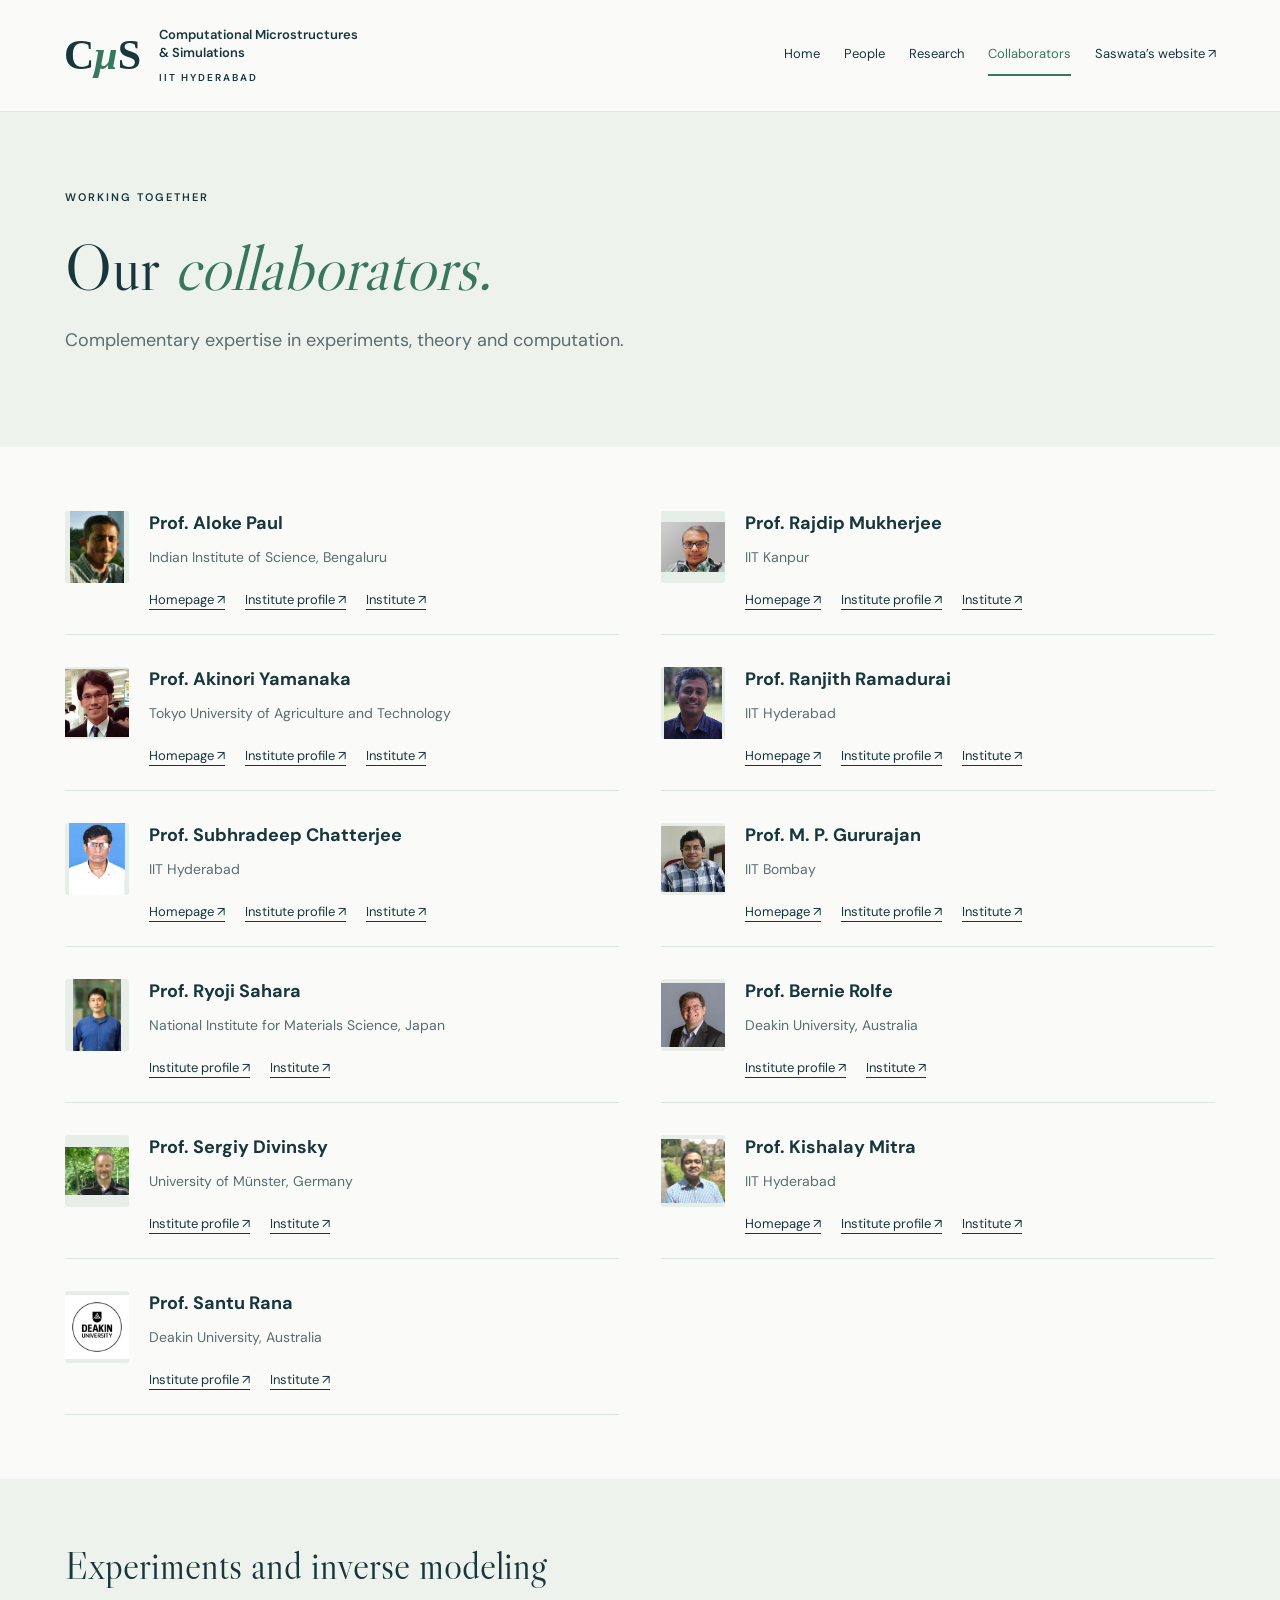
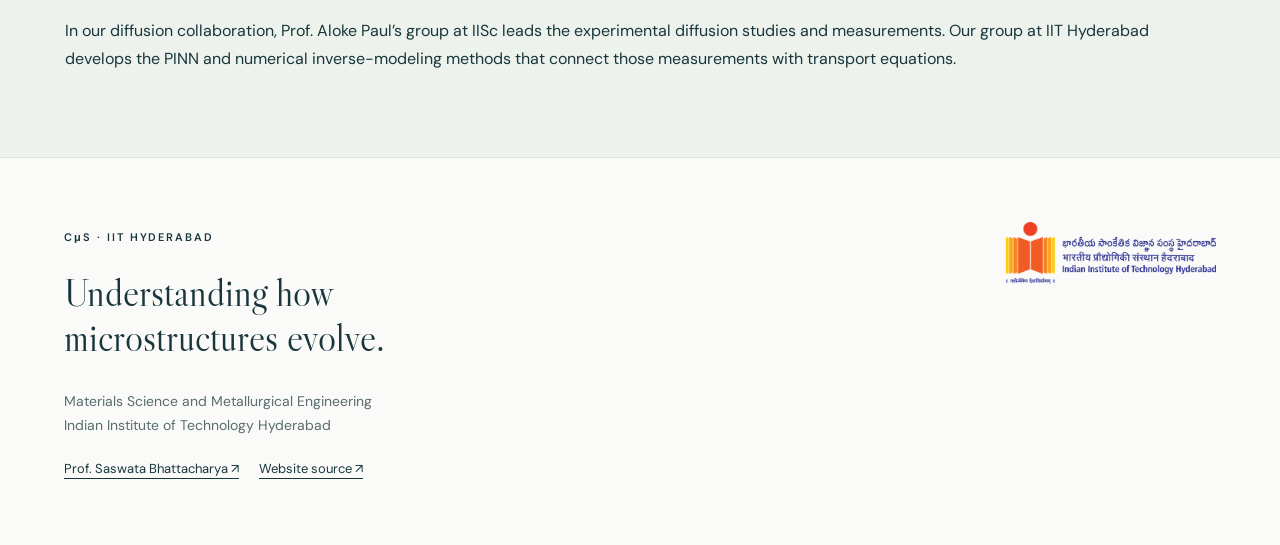
==== collaborators.html @ 221d3b62 "Create independent CμS group website" ====
<!doctype html><html lang="en"><head><meta charset="utf-8"><meta name="viewport" content="width=device-width, initial-scale=1"><title>Collaborators · CμS · IIT Hyderabad</title><meta name="description" content="Computational Microstructures and Simulations at IIT Hyderabad: phase-field modeling, elasticity, diffusion and physics-informed learning."><link rel="canonical" href="https://cmslab-iith.github.io/collaborators.html"><link rel="stylesheet" href="assets/site.css"><link rel="icon" href="assets/mark.svg"><link rel="preconnect" href="https://fonts.googleapis.com"><link href="https://fonts.googleapis.com/css2?family=DM+Sans:wght@400;500;600;700&family=Libre+Caslon+Display&display=swap" rel="stylesheet"></head><body><a class="skip" href="#main">Skip to content</a><header><a class="identity" href="index.html"><span class="mark" aria-label="C mu S">C<span>μ</span>S</span><span>Computational Microstructures<br>&amp; Simulations<small>IIT HYDERABAD</small></span></a><nav aria-label="Main navigation"><a href="index.html">Home</a><a href="people.html">People</a><a href="research.html">Research</a><a href="collaborators.html" aria-current="page">Collaborators</a><a href="https://saswataiith.github.io/">Saswata’s website ↗</a></nav></header><main id="main"><section class="heading"><span class="eyebrow">WORKING TOGETHER</span><h1>Our <em>collaborators.</em></h1><p>Complementary expertise in experiments, theory and computation.</p></section><section><div class="people collaborators"><article class="person"><img src="assets/images/group/prof-aloke-paul.jpg" alt="Prof. Aloke Paul" width="64" height="72" loading="lazy"><div><h3>Prof. Aloke Paul</h3><p class="affiliation">Indian Institute of Science, Bengaluru</p><div class="profile-links"><a href="https://sites.google.com/view/alokepaul/">Homepage ↗</a><a href="https://materials.iisc.ac.in/faculty-list">Institute profile ↗</a><a href="https://iisc.ac.in/">Institute ↗</a></div></div></article><article class="person"><img src="assets/images/group/prof-rajdip-mukherjee.jpg" alt="Prof. Rajdip Mukherjee" width="64" height="72" loading="lazy"><div><h3>Prof. Rajdip Mukherjee</h3><p class="affiliation">IIT Kanpur</p><div class="profile-links"><a href="https://home.iitk.ac.in/~rajdipm/">Homepage ↗</a><a href="https://iitk.ac.in/rajdip-mukherjee">Institute profile ↗</a><a href="https://iitk.ac.in/">Institute ↗</a></div></div></article><article class="person"><img src="assets/images/group/prof-akinori-yamanaka.png" alt="Prof. Akinori Yamanaka" width="64" height="72" loading="lazy"><div><h3>Prof. Akinori Yamanaka</h3><p class="affiliation">Tokyo University of Agriculture and Technology</p><div class="profile-links"><a href="https://web.tuat.ac.jp/~yamanaka/">Homepage ↗</a><a href="https://en.tuat-global.jp/researcher/e-4581-2012/">Institute profile ↗</a><a href="https://www.tuat.ac.jp/en/">Institute ↗</a></div></div></article><article class="person"><img src="assets/images/group/prof-ranjith-ramadurai.jpg" alt="Prof. Ranjith Ramadurai" width="64" height="72" loading="lazy"><div><h3>Prof. Ranjith Ramadurai</h3><p class="affiliation">IIT Hyderabad</p><div class="profile-links"><a href="https://people.iith.ac.in/ranjith/">Homepage ↗</a><a href="https://msme.iith.ac.in/people/faculty/9">Institute profile ↗</a><a href="https://iith.ac.in/">Institute ↗</a></div></div></article><article class="person"><img src="assets/images/group/prof-subhradeep-chatterjee.jpg" alt="Prof. Subhradeep Chatterjee" width="64" height="72" loading="lazy"><div><h3>Prof. Subhradeep Chatterjee</h3><p class="affiliation">IIT Hyderabad</p><div class="profile-links"><a href="https://people.iith.ac.in/subhradeep/">Homepage ↗</a><a href="https://iith.ac.in/msme/subhradeep/">Institute profile ↗</a><a href="https://iith.ac.in/">Institute ↗</a></div></div></article><article class="person"><img src="assets/images/group/prof-m-p-gururajan.jpg" alt="Prof. M. P. Gururajan" width="64" height="72" loading="lazy"><div><h3>Prof. M. P. Gururajan</h3><p class="affiliation">IIT Bombay</p><div class="profile-links"><a href="https://sites.google.com/site/gurusofficialhomepage/">Homepage ↗</a><a href="https://www.coeoge.iitb.ac.in/faculty/prof-m-p-gururajan">Institute profile ↗</a><a href="https://www.iitb.ac.in/">Institute ↗</a></div></div></article><article class="person"><img src="assets/images/group/prof-ryoji-sahara.jpg" alt="Prof. Ryoji Sahara" width="64" height="72" loading="lazy"><div><h3>Prof. Ryoji Sahara</h3><p class="affiliation">National Institute for Materials Science, Japan</p><div class="profile-links"><a href="https://samurai.nims.go.jp/profiles/sahara_ryoji?locale=en">Institute profile ↗</a><a href="https://www.nims.go.jp/eng/">Institute ↗</a></div></div></article><article class="person"><img src="assets/images/group/prof-bernie-rolfe.jpg" alt="Prof. Bernie Rolfe" width="64" height="72" loading="lazy"><div><h3>Prof. Bernie Rolfe</h3><p class="affiliation">Deakin University, Australia</p><div class="profile-links"><a href="https://experts.deakin.edu.au/700-bernard-rolfe">Institute profile ↗</a><a href="https://www.deakin.edu.au/">Institute ↗</a></div></div></article><article class="person"><img src="assets/images/group/prof-sergiy-divinsky.jpg" alt="Prof. Sergiy Divinsky" width="64" height="72" loading="lazy"><div><h3>Prof. Sergiy Divinsky</h3><p class="affiliation">University of Münster, Germany</p><div class="profile-links"><a href="https://www.uni-muenster.de/Physik.MP/Wilde/Mitarbeiter/ProfDivinskyi.shtml">Institute profile ↗</a><a href="https://www.uni-muenster.de/en/">Institute ↗</a></div></div></article><article class="person"><img src="assets/images/group/prof-kishalay-mitra.jpg" alt="Prof. Kishalay Mitra" width="64" height="72" loading="lazy"><div><h3>Prof. Kishalay Mitra</h3><p class="affiliation">IIT Hyderabad</p><div class="profile-links"><a href="https://sites.google.com/view/kishalaymitra/home">Homepage ↗</a><a href="https://www.iith.ac.in/che/kishalay/">Institute profile ↗</a><a href="https://iith.ac.in/">Institute ↗</a></div></div></article><article class="person"><img src="assets/images/group/prof-santu-rana.jpg" alt="Prof. Santu Rana" width="64" height="72" loading="lazy"><div><h3>Prof. Santu Rana</h3><p class="affiliation">Deakin University, Australia</p><div class="profile-links"><a href="https://experts.deakin.edu.au/2644-santu-rana">Institute profile ↗</a><a href="https://www.deakin.edu.au/">Institute ↗</a></div></div></article></div></section><section class="tinted"><h2>Experiments and inverse modeling</h2><p>In our diffusion collaboration, Prof. Aloke Paul’s group at IISc leads the experimental diffusion studies and measurements. Our group at IIT Hyderabad develops the PINN and numerical inverse-modeling methods that connect those measurements with transport equations.</p></section></main><footer><div><span class="eyebrow">CμS · IIT HYDERABAD</span><h2>Understanding how<br>microstructures evolve.</h2><p>Materials Science and Metallurgical Engineering<br>Indian Institute of Technology Hyderabad</p><div class="profile-links"><a href="https://saswataiith.github.io/">Prof. Saswata Bhattacharya ↗</a><a href="https://github.com/CMSLAB-IITH/cmslab-iith.github.io">Website source ↗</a></div></div><a href="https://iith.ac.in/"><img class="institute-logo" src="assets/images/iith-logo.png" alt="IIT Hyderabad" width="240"></a></footer></body></html>
---- assets/site.css ----
:root{--ink:#18363c;--muted:#596c70;--green:#38765e;--line:#dce5df;--paper:#fafbf8}*{box-sizing:border-box}html{scroll-behavior:smooth}body{margin:0;background:var(--paper);color:var(--ink);font:16px/1.75 'DM Sans',sans-serif}a{color:inherit;text-underline-offset:5px}a:hover{color:var(--green)}header{display:flex;justify-content:space-between;align-items:center;gap:30px;padding:26px 5%;border-bottom:1px solid var(--line)}.identity{display:flex;align-items:center;gap:18px;text-decoration:none;font-size:13px;line-height:1.4;font-weight:600}.identity small{display:block;font-size:10px;letter-spacing:.2em;margin-top:8px}.mark{font-family:Georgia,serif;font-size:42px;white-space:nowrap}.mark span{color:var(--green);font-style:italic}nav{display:flex;gap:24px;flex-wrap:wrap;font-size:13px}nav a{text-decoration:none;padding:8px 0}nav [aria-current]{border-bottom:2px solid var(--green);color:var(--green)}section{padding:64px max(5%,calc((100% - 1150px)/2))}.heading,.tinted{background:#edf3ec}.heading{padding-top:70px;padding-bottom:70px}.eyebrow{font-size:11px;font-weight:600;letter-spacing:.18em}.heading h1{font-family:'Libre Caslon Display',Georgia,serif;font-size:clamp(42px,5vw,72px);line-height:1.12;font-weight:400;margin:22px 0}.heading p{max-width:740px;font-size:18px;color:var(--muted)}h1 em{font-weight:400;color:var(--green)}h2{font:400 38px/1.2 'Libre Caslon Display',Georgia,serif;margin:0 0 28px}h3{font-size:18px;line-height:1.4;margin:0 0 8px}p{margin:10px 0 20px}.people{display:grid;grid-template-columns:repeat(2,minmax(0,1fr));gap:32px 42px}.person{display:grid;grid-template-columns:64px minmax(0,1fr);gap:20px;padding:0 0 28px;border-bottom:1px solid var(--line)}.person img,.initials{display:block;width:64px;height:72px;object-fit:contain;background:#e6eee7;border-radius:3px}.initials{display:grid;place-items:center;font:24px Georgia,serif;color:var(--green)}.person p{font-size:14px;line-height:1.65}.person .affiliation{color:var(--muted)}.works{list-style:none;padding:0;font-size:13px}.works li{margin:15px 0}.works small{display:block;text-transform:uppercase;font-size:10px;letter-spacing:.05em;color:var(--muted)}.profile-links{display:flex;gap:10px 20px;flex-wrap:wrap;font-size:13px}.collaborators .person{padding-bottom:22px}.topics{display:grid;grid-template-columns:repeat(3,minmax(0,1fr));gap:40px}.topics article{border-top:1px solid var(--line);padding-top:22px}.topics p{font-size:15px}.topics a{font-size:14px}.number{color:var(--green);font-size:12px;display:block;margin-bottom:20px}footer{padding:64px 5%;display:flex;justify-content:space-between;gap:32px;border-top:1px solid var(--line)}footer p{font-size:14px;color:var(--muted)}footer h2{margin-top:20px}.institute-logo{width:210px;height:auto}.skip{position:absolute;top:-100px;background:white;padding:10px}.skip:focus{top:0}a:focus-visible{outline:2px solid var(--green);outline-offset:5px}@media(max-width:900px){header{align-items:flex-start;flex-direction:column;gap:15px}.topics{grid-template-columns:1fr}.people{grid-template-columns:1fr}nav{gap:18px}}@media(max-width:500px){section{padding:42px 22px}.heading{padding:48px 22px}.heading p{font-size:16px}.person{gap:14px;grid-template-columns:56px minmax(0,1fr)}.person img,.initials{width:56px;height:64px}.person h3{font-size:17px}footer{flex-direction:column;padding:42px 22px}h2{font-size:32px}nav{gap:12px;font-size:12px}.identity{font-size:12px}}
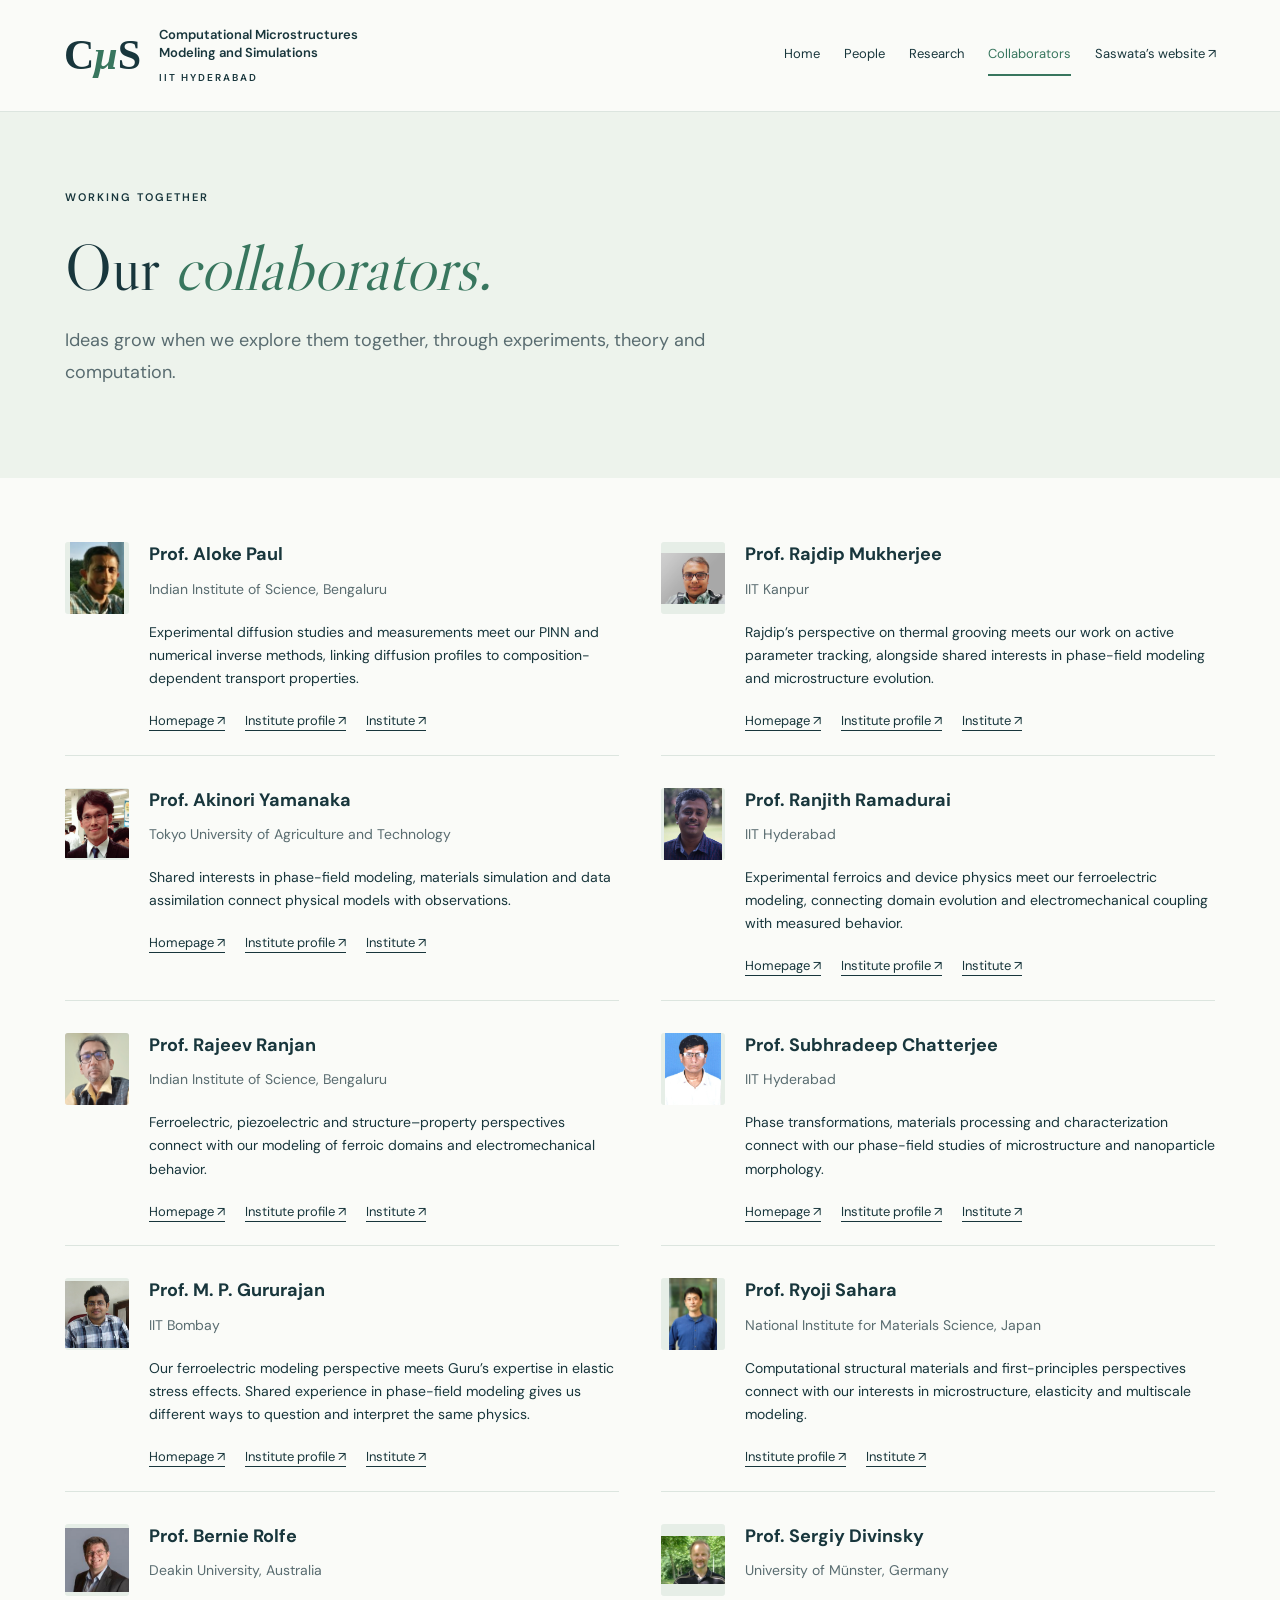
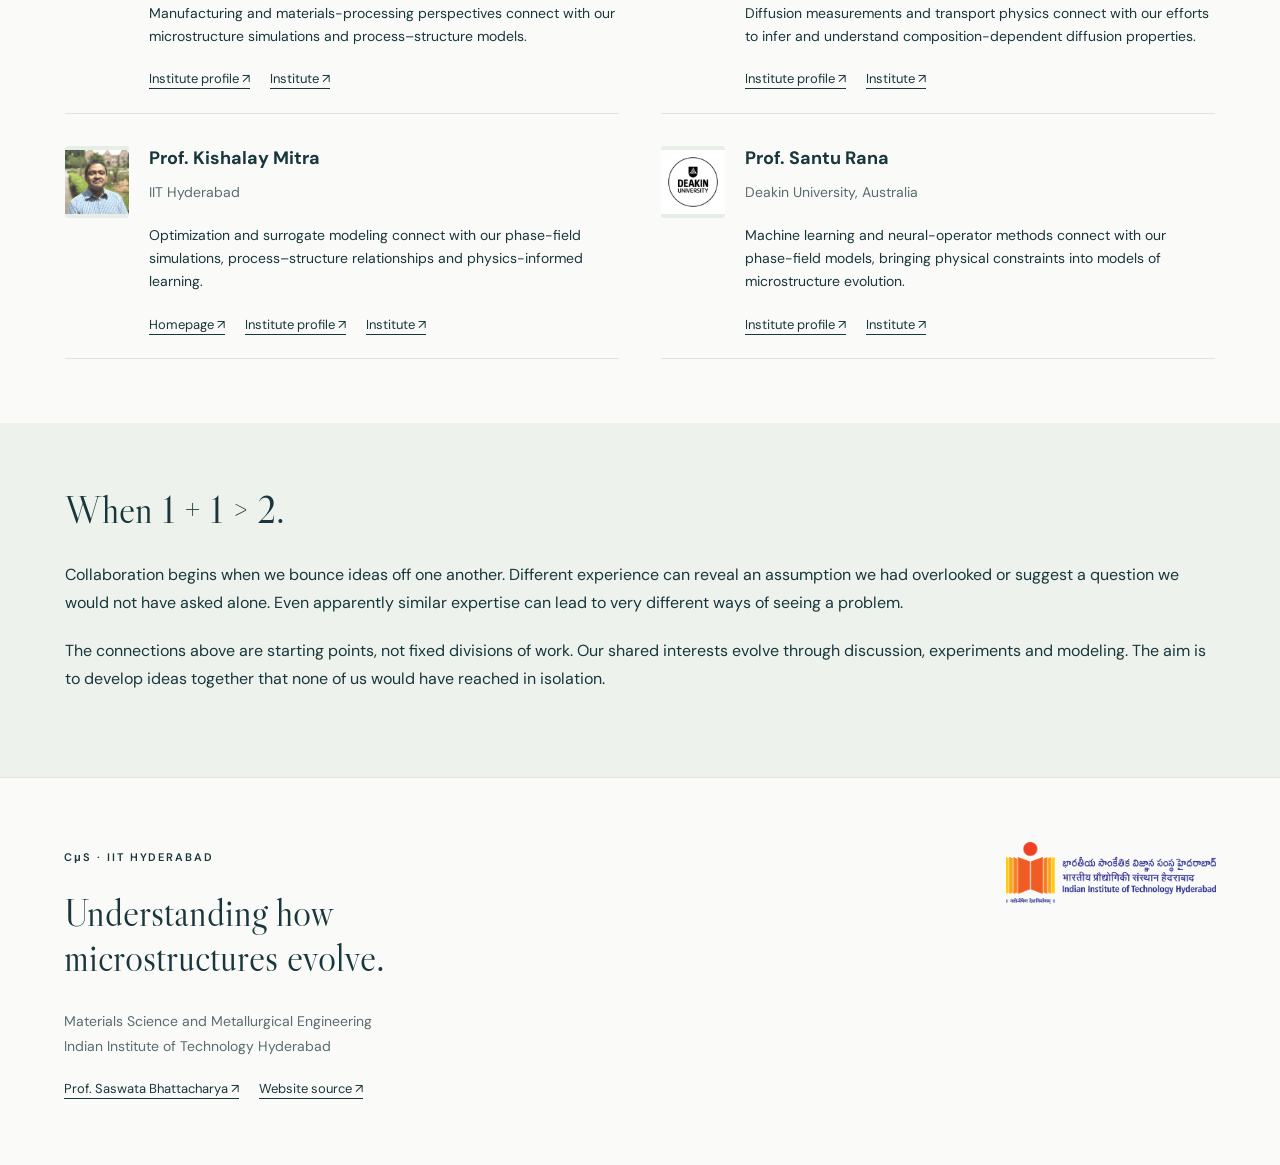
==== commit 400a1140: "Refine group name and describe all research collaborations" ====
--- a/collaborators.html
+++ b/collaborators.html
@@ -1 +1 @@
-<!doctype html><html lang="en"><head><meta charset="utf-8"><meta name="viewport" content="width=device-width, initial-scale=1"><title>Collaborators · CμS · IIT Hyderabad</title><meta name="description" content="Computational Microstructures and Simulations at IIT Hyderabad: phase-field modeling, elasticity, diffusion and physics-informed learning."><link rel="canonical" href="https://cmslab-iith.github.io/collaborators.html"><link rel="stylesheet" href="assets/site.css"><link rel="icon" href="assets/mark.svg"><link rel="preconnect" href="https://fonts.googleapis.com"><link href="https://fonts.googleapis.com/css2?family=DM+Sans:wght@400;500;600;700&family=Libre+Caslon+Display&display=swap" rel="stylesheet"></head><body><a class="skip" href="#main">Skip to content</a><header><a class="identity" href="index.html"><span class="mark" aria-label="C mu S">C<span>μ</span>S</span><span>Computational Microstructures<br>&amp; Simulations<small>IIT HYDERABAD</small></span></a><nav aria-label="Main navigation"><a href="index.html">Home</a><a href="people.html">People</a><a href="research.html">Research</a><a href="collaborators.html" aria-current="page">Collaborators</a><a href="https://saswataiith.github.io/">Saswata’s website ↗</a></nav></header><main id="main"><section class="heading"><span class="eyebrow">WORKING TOGETHER</span><h1>Our <em>collaborators.</em></h1><p>Complementary expertise in experiments, theory and computation.</p></section><section><div class="people collaborators"><article class="person"><img src="assets/images/group/prof-aloke-paul.jpg" alt="Prof. Aloke Paul" width="64" height="72" loading="lazy"><div><h3>Prof. Aloke Paul</h3><p class="affiliation">Indian Institute of Science, Bengaluru</p><div class="profile-links"><a href="https://sites.google.com/view/alokepaul/">Homepage ↗</a><a href="https://materials.iisc.ac.in/faculty-list">Institute profile ↗</a><a href="https://iisc.ac.in/">Institute ↗</a></div></div></article><article class="person"><img src="assets/images/group/prof-rajdip-mukherjee.jpg" alt="Prof. Rajdip Mukherjee" width="64" height="72" loading="lazy"><div><h3>Prof. Rajdip Mukherjee</h3><p class="affiliation">IIT Kanpur</p><div class="profile-links"><a href="https://home.iitk.ac.in/~rajdipm/">Homepage ↗</a><a href="https://iitk.ac.in/rajdip-mukherjee">Institute profile ↗</a><a href="https://iitk.ac.in/">Institute ↗</a></div></div></article><article class="person"><img src="assets/images/group/prof-akinori-yamanaka.png" alt="Prof. Akinori Yamanaka" width="64" height="72" loading="lazy"><div><h3>Prof. Akinori Yamanaka</h3><p class="affiliation">Tokyo University of Agriculture and Technology</p><div class="profile-links"><a href="https://web.tuat.ac.jp/~yamanaka/">Homepage ↗</a><a href="https://en.tuat-global.jp/researcher/e-4581-2012/">Institute profile ↗</a><a href="https://www.tuat.ac.jp/en/">Institute ↗</a></div></div></article><article class="person"><img src="assets/images/group/prof-ranjith-ramadurai.jpg" alt="Prof. Ranjith Ramadurai" width="64" height="72" loading="lazy"><div><h3>Prof. Ranjith Ramadurai</h3><p class="affiliation">IIT Hyderabad</p><div class="profile-links"><a href="https://people.iith.ac.in/ranjith/">Homepage ↗</a><a href="https://msme.iith.ac.in/people/faculty/9">Institute profile ↗</a><a href="https://iith.ac.in/">Institute ↗</a></div></div></article><article class="person"><img src="assets/images/group/prof-subhradeep-chatterjee.jpg" alt="Prof. Subhradeep Chatterjee" width="64" height="72" loading="lazy"><div><h3>Prof. Subhradeep Chatterjee</h3><p class="affiliation">IIT Hyderabad</p><div class="profile-links"><a href="https://people.iith.ac.in/subhradeep/">Homepage ↗</a><a href="https://iith.ac.in/msme/subhradeep/">Institute profile ↗</a><a href="https://iith.ac.in/">Institute ↗</a></div></div></article><article class="person"><img src="assets/images/group/prof-m-p-gururajan.jpg" alt="Prof. M. P. Gururajan" width="64" height="72" loading="lazy"><div><h3>Prof. M. P. Gururajan</h3><p class="affiliation">IIT Bombay</p><div class="profile-links"><a href="https://sites.google.com/site/gurusofficialhomepage/">Homepage ↗</a><a href="https://www.coeoge.iitb.ac.in/faculty/prof-m-p-gururajan">Institute profile ↗</a><a href="https://www.iitb.ac.in/">Institute ↗</a></div></div></article><article class="person"><img src="assets/images/group/prof-ryoji-sahara.jpg" alt="Prof. Ryoji Sahara" width="64" height="72" loading="lazy"><div><h3>Prof. Ryoji Sahara</h3><p class="affiliation">National Institute for Materials Science, Japan</p><div class="profile-links"><a href="https://samurai.nims.go.jp/profiles/sahara_ryoji?locale=en">Institute profile ↗</a><a href="https://www.nims.go.jp/eng/">Institute ↗</a></div></div></article><article class="person"><img src="assets/images/group/prof-bernie-rolfe.jpg" alt="Prof. Bernie Rolfe" width="64" height="72" loading="lazy"><div><h3>Prof. Bernie Rolfe</h3><p class="affiliation">Deakin University, Australia</p><div class="profile-links"><a href="https://experts.deakin.edu.au/700-bernard-rolfe">Institute profile ↗</a><a href="https://www.deakin.edu.au/">Institute ↗</a></div></div></article><article class="person"><img src="assets/images/group/prof-sergiy-divinsky.jpg" alt="Prof. Sergiy Divinsky" width="64" height="72" loading="lazy"><div><h3>Prof. Sergiy Divinsky</h3><p class="affiliation">University of Münster, Germany</p><div class="profile-links"><a href="https://www.uni-muenster.de/Physik.MP/Wilde/Mitarbeiter/ProfDivinskyi.shtml">Institute profile ↗</a><a href="https://www.uni-muenster.de/en/">Institute ↗</a></div></div></article><article class="person"><img src="assets/images/group/prof-kishalay-mitra.jpg" alt="Prof. Kishalay Mitra" width="64" height="72" loading="lazy"><div><h3>Prof. Kishalay Mitra</h3><p class="affiliation">IIT Hyderabad</p><div class="profile-links"><a href="https://sites.google.com/view/kishalaymitra/home">Homepage ↗</a><a href="https://www.iith.ac.in/che/kishalay/">Institute profile ↗</a><a href="https://iith.ac.in/">Institute ↗</a></div></div></article><article class="person"><img src="assets/images/group/prof-santu-rana.jpg" alt="Prof. Santu Rana" width="64" height="72" loading="lazy"><div><h3>Prof. Santu Rana</h3><p class="affiliation">Deakin University, Australia</p><div class="profile-links"><a href="https://experts.deakin.edu.au/2644-santu-rana">Institute profile ↗</a><a href="https://www.deakin.edu.au/">Institute ↗</a></div></div></article></div></section><section class="tinted"><h2>Experiments and inverse modeling</h2><p>In our diffusion collaboration, Prof. Aloke Paul’s group at IISc leads the experimental diffusion studies and measurements. Our group at IIT Hyderabad develops the PINN and numerical inverse-modeling methods that connect those measurements with transport equations.</p></section></main><footer><div><span class="eyebrow">CμS · IIT HYDERABAD</span><h2>Understanding how<br>microstructures evolve.</h2><p>Materials Science and Metallurgical Engineering<br>Indian Institute of Technology Hyderabad</p><div class="profile-links"><a href="https://saswataiith.github.io/">Prof. Saswata Bhattacharya ↗</a><a href="https://github.com/CMSLAB-IITH/cmslab-iith.github.io">Website source ↗</a></div></div><a href="https://iith.ac.in/"><img class="institute-logo" src="assets/images/iith-logo.png" alt="IIT Hyderabad" width="240"></a></footer></body></html>+<!doctype html><html lang="en"><head><meta charset="utf-8"><meta name="viewport" content="width=device-width, initial-scale=1"><title>Collaborators · CμS · IIT Hyderabad</title><meta name="description" content="Computational Microstructures Modeling and Simulations at IIT Hyderabad: phase-field modeling, elasticity, diffusion and physics-informed learning."><link rel="canonical" href="https://cmslab-iith.github.io/collaborators.html"><link rel="stylesheet" href="assets/site.css"><link rel="icon" href="assets/mark.svg"><link rel="preconnect" href="https://fonts.googleapis.com"><link href="https://fonts.googleapis.com/css2?family=DM+Sans:wght@400;500;600;700&family=Libre+Caslon+Display&display=swap" rel="stylesheet"></head><body><a class="skip" href="#main">Skip to content</a><header><a class="identity" href="index.html"><span class="mark" aria-label="C mu S">C<span>μ</span>S</span><span>Computational Microstructures<br>Modeling and Simulations<small>IIT HYDERABAD</small></span></a><nav aria-label="Main navigation"><a href="index.html">Home</a><a href="people.html">People</a><a href="research.html">Research</a><a href="collaborators.html" aria-current="page">Collaborators</a><a href="https://saswataiith.github.io/">Saswata’s website ↗</a></nav></header><main id="main"><section class="heading"><span class="eyebrow">WORKING TOGETHER</span><h1>Our <em>collaborators.</em></h1><p>Ideas grow when we explore them together, through experiments, theory and computation.</p></section><section><div class="people collaborators"><article class="person"><img src="assets/images/group/prof-aloke-paul.jpg" alt="Prof. Aloke Paul" width="64" height="72" loading="lazy"><div><h3>Prof. Aloke Paul</h3><p class="affiliation">Indian Institute of Science, Bengaluru</p><p>Experimental diffusion studies and measurements meet our PINN and numerical inverse methods, linking diffusion profiles to composition-dependent transport properties.</p><div class="profile-links"><a href="https://sites.google.com/view/alokepaul/">Homepage ↗</a><a href="https://materials.iisc.ac.in/faculty-list">Institute profile ↗</a><a href="https://iisc.ac.in/">Institute ↗</a></div></div></article><article class="person"><img src="assets/images/group/prof-rajdip-mukherjee.jpg" alt="Prof. Rajdip Mukherjee" width="64" height="72" loading="lazy"><div><h3>Prof. Rajdip Mukherjee</h3><p class="affiliation">IIT Kanpur</p><p>Rajdip’s perspective on thermal grooving meets our work on active parameter tracking, alongside shared interests in phase-field modeling and microstructure evolution.</p><div class="profile-links"><a href="https://home.iitk.ac.in/~rajdipm/">Homepage ↗</a><a href="https://iitk.ac.in/rajdip-mukherjee">Institute profile ↗</a><a href="https://iitk.ac.in/">Institute ↗</a></div></div></article><article class="person"><img src="assets/images/group/prof-akinori-yamanaka.png" alt="Prof. Akinori Yamanaka" width="64" height="72" loading="lazy"><div><h3>Prof. Akinori Yamanaka</h3><p class="affiliation">Tokyo University of Agriculture and Technology</p><p>Shared interests in phase-field modeling, materials simulation and data assimilation connect physical models with observations.</p><div class="profile-links"><a href="https://web.tuat.ac.jp/~yamanaka/">Homepage ↗</a><a href="https://en.tuat-global.jp/researcher/e-4581-2012/">Institute profile ↗</a><a href="https://www.tuat.ac.jp/en/">Institute ↗</a></div></div></article><article class="person"><img src="assets/images/group/prof-ranjith-ramadurai.jpg" alt="Prof. Ranjith Ramadurai" width="64" height="72" loading="lazy"><div><h3>Prof. Ranjith Ramadurai</h3><p class="affiliation">IIT Hyderabad</p><p>Experimental ferroics and device physics meet our ferroelectric modeling, connecting domain evolution and electromechanical coupling with measured behavior.</p><div class="profile-links"><a href="https://people.iith.ac.in/ranjith/">Homepage ↗</a><a href="https://msme.iith.ac.in/people/faculty/9">Institute profile ↗</a><a href="https://iith.ac.in/">Institute ↗</a></div></div></article><article class="person"><img src="assets/images/group/prof-rajeev-ranjan.jpg" alt="Prof. Rajeev Ranjan" width="64" height="72" loading="lazy"><div><h3>Prof. Rajeev Ranjan</h3><p class="affiliation">Indian Institute of Science, Bengaluru</p><p>Ferroelectric, piezoelectric and structure–property perspectives connect with our modeling of ferroic domains and electromechanical behavior.</p><div class="profile-links"><a href="https://materials.iisc.ac.in/faculty/rajeev">Homepage ↗</a><a href="https://materials.iisc.ac.in/faculty-list">Institute profile ↗</a><a href="https://iisc.ac.in/">Institute ↗</a></div></div></article><article class="person"><img src="assets/images/group/prof-subhradeep-chatterjee.jpg" alt="Prof. Subhradeep Chatterjee" width="64" height="72" loading="lazy"><div><h3>Prof. Subhradeep Chatterjee</h3><p class="affiliation">IIT Hyderabad</p><p>Phase transformations, materials processing and characterization connect with our phase-field studies of microstructure and nanoparticle morphology.</p><div class="profile-links"><a href="https://people.iith.ac.in/subhradeep/">Homepage ↗</a><a href="https://iith.ac.in/msme/subhradeep/">Institute profile ↗</a><a href="https://iith.ac.in/">Institute ↗</a></div></div></article><article class="person"><img src="assets/images/group/prof-m-p-gururajan.jpg" alt="Prof. M. P. Gururajan" width="64" height="72" loading="lazy"><div><h3>Prof. M. P. Gururajan</h3><p class="affiliation">IIT Bombay</p><p>Our ferroelectric modeling perspective meets Guru’s expertise in elastic stress effects. Shared experience in phase-field modeling gives us different ways to question and interpret the same physics.</p><div class="profile-links"><a href="https://sites.google.com/site/gurusofficialhomepage/">Homepage ↗</a><a href="https://www.coeoge.iitb.ac.in/faculty/prof-m-p-gururajan">Institute profile ↗</a><a href="https://www.iitb.ac.in/">Institute ↗</a></div></div></article><article class="person"><img src="assets/images/group/prof-ryoji-sahara.jpg" alt="Prof. Ryoji Sahara" width="64" height="72" loading="lazy"><div><h3>Prof. Ryoji Sahara</h3><p class="affiliation">National Institute for Materials Science, Japan</p><p>Computational structural materials and first-principles perspectives connect with our interests in microstructure, elasticity and multiscale modeling.</p><div class="profile-links"><a href="https://samurai.nims.go.jp/profiles/sahara_ryoji?locale=en">Institute profile ↗</a><a href="https://www.nims.go.jp/eng/">Institute ↗</a></div></div></article><article class="person"><img src="assets/images/group/prof-bernie-rolfe.jpg" alt="Prof. Bernie Rolfe" width="64" height="72" loading="lazy"><div><h3>Prof. Bernie Rolfe</h3><p class="affiliation">Deakin University, Australia</p><p>Manufacturing and materials-processing perspectives connect with our microstructure simulations and process–structure models.</p><div class="profile-links"><a href="https://experts.deakin.edu.au/700-bernard-rolfe">Institute profile ↗</a><a href="https://www.deakin.edu.au/">Institute ↗</a></div></div></article><article class="person"><img src="assets/images/group/prof-sergiy-divinsky.jpg" alt="Prof. Sergiy Divinsky" width="64" height="72" loading="lazy"><div><h3>Prof. Sergiy Divinsky</h3><p class="affiliation">University of Münster, Germany</p><p>Diffusion measurements and transport physics connect with our efforts to infer and understand composition-dependent diffusion properties.</p><div class="profile-links"><a href="https://www.uni-muenster.de/Physik.MP/Wilde/Mitarbeiter/ProfDivinskyi.shtml">Institute profile ↗</a><a href="https://www.uni-muenster.de/en/">Institute ↗</a></div></div></article><article class="person"><img src="assets/images/group/prof-kishalay-mitra.jpg" alt="Prof. Kishalay Mitra" width="64" height="72" loading="lazy"><div><h3>Prof. Kishalay Mitra</h3><p class="affiliation">IIT Hyderabad</p><p>Optimization and surrogate modeling connect with our phase-field simulations, process–structure relationships and physics-informed learning.</p><div class="profile-links"><a href="https://sites.google.com/view/kishalaymitra/home">Homepage ↗</a><a href="https://www.iith.ac.in/che/kishalay/">Institute profile ↗</a><a href="https://iith.ac.in/">Institute ↗</a></div></div></article><article class="person"><img src="assets/images/group/prof-santu-rana.jpg" alt="Prof. Santu Rana" width="64" height="72" loading="lazy"><div><h3>Prof. Santu Rana</h3><p class="affiliation">Deakin University, Australia</p><p>Machine learning and neural-operator methods connect with our phase-field models, bringing physical constraints into models of microstructure evolution.</p><div class="profile-links"><a href="https://experts.deakin.edu.au/2644-santu-rana">Institute profile ↗</a><a href="https://www.deakin.edu.au/">Institute ↗</a></div></div></article></div></section><section class="tinted"><h2>When 1 + 1 &gt; 2.</h2><p>Collaboration begins when we bounce ideas off one another. Different experience can reveal an assumption we had overlooked or suggest a question we would not have asked alone. Even apparently similar expertise can lead to very different ways of seeing a problem.</p><p>The connections above are starting points, not fixed divisions of work. Our shared interests evolve through discussion, experiments and modeling. The aim is to develop ideas together that none of us would have reached in isolation.</p></section></main><footer><div><span class="eyebrow">CμS · IIT HYDERABAD</span><h2>Understanding how<br>microstructures evolve.</h2><p>Materials Science and Metallurgical Engineering<br>Indian Institute of Technology Hyderabad</p><div class="profile-links"><a href="https://saswataiith.github.io/">Prof. Saswata Bhattacharya ↗</a><a href="https://github.com/CMSLAB-IITH/cmslab-iith.github.io">Website source ↗</a></div></div><a href="https://iith.ac.in/"><img class="institute-logo" src="assets/images/iith-logo.png" alt="IIT Hyderabad" width="240"></a></footer></body></html>
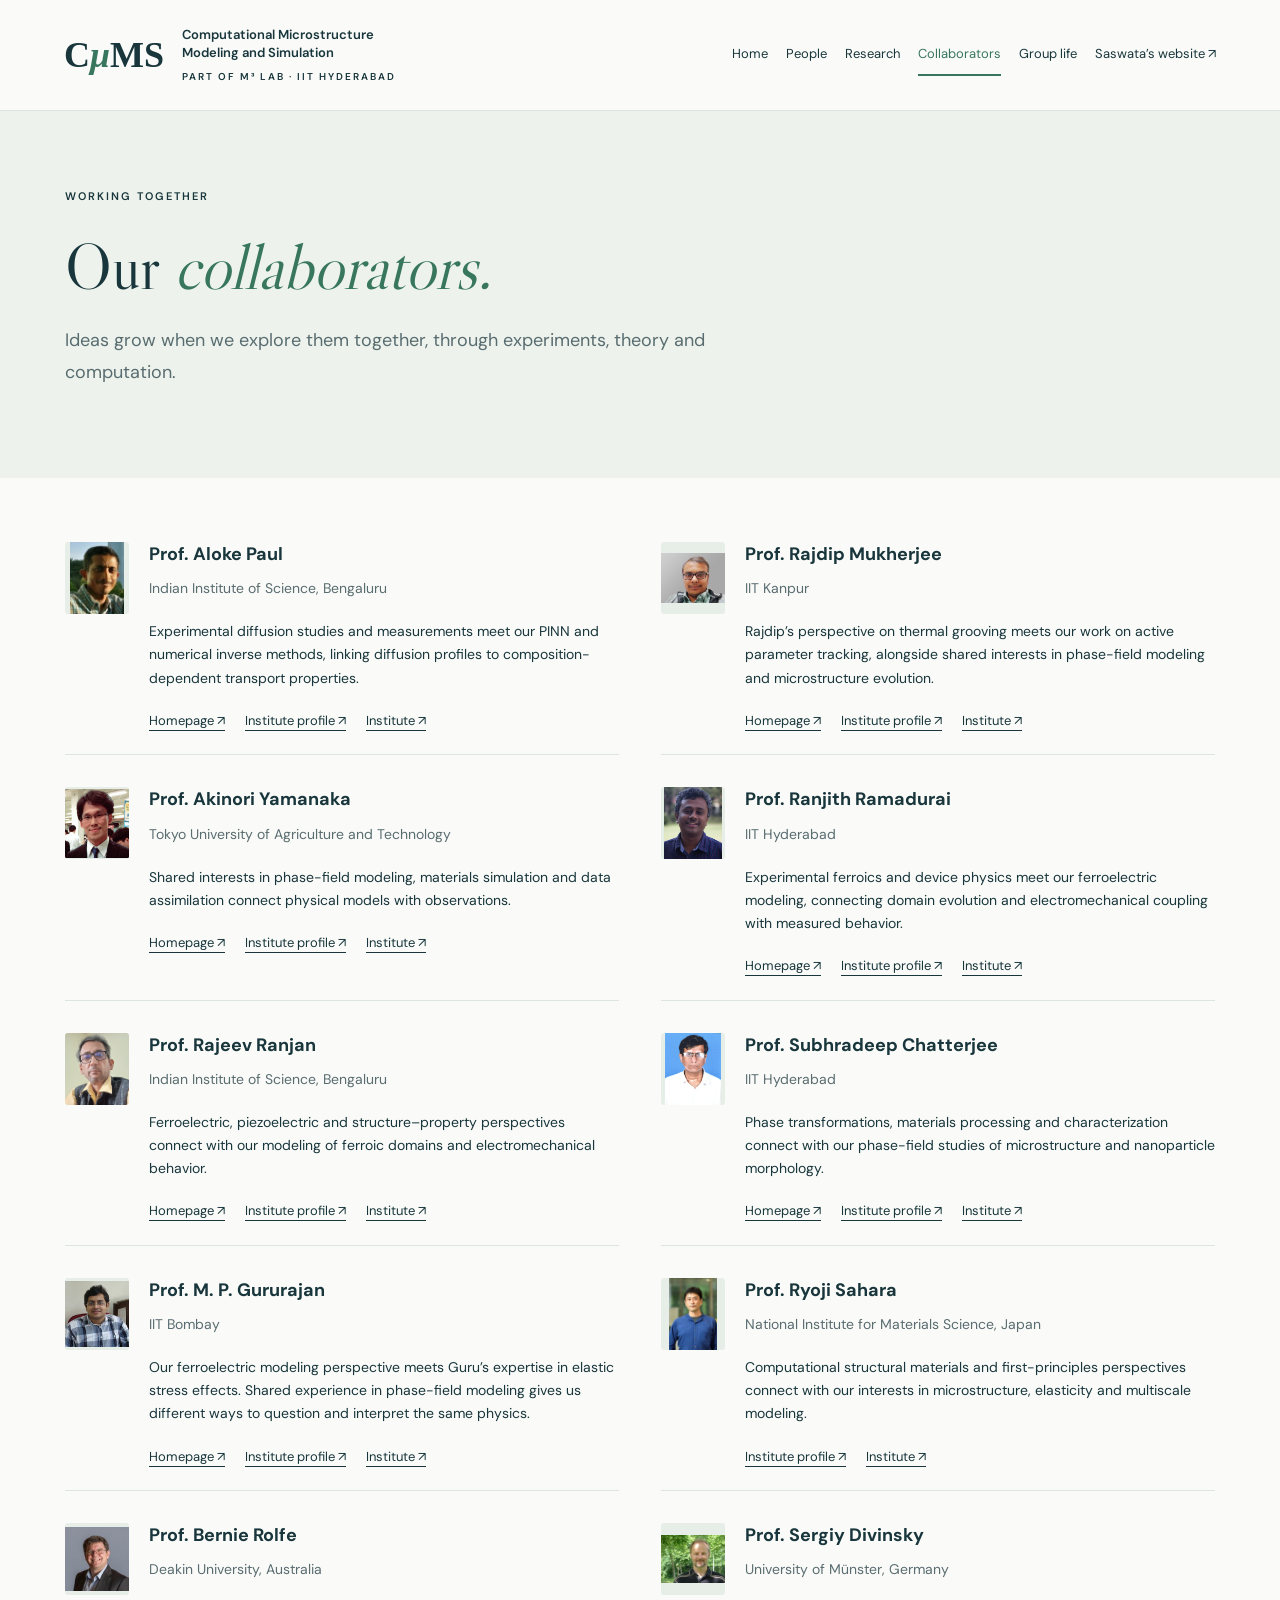
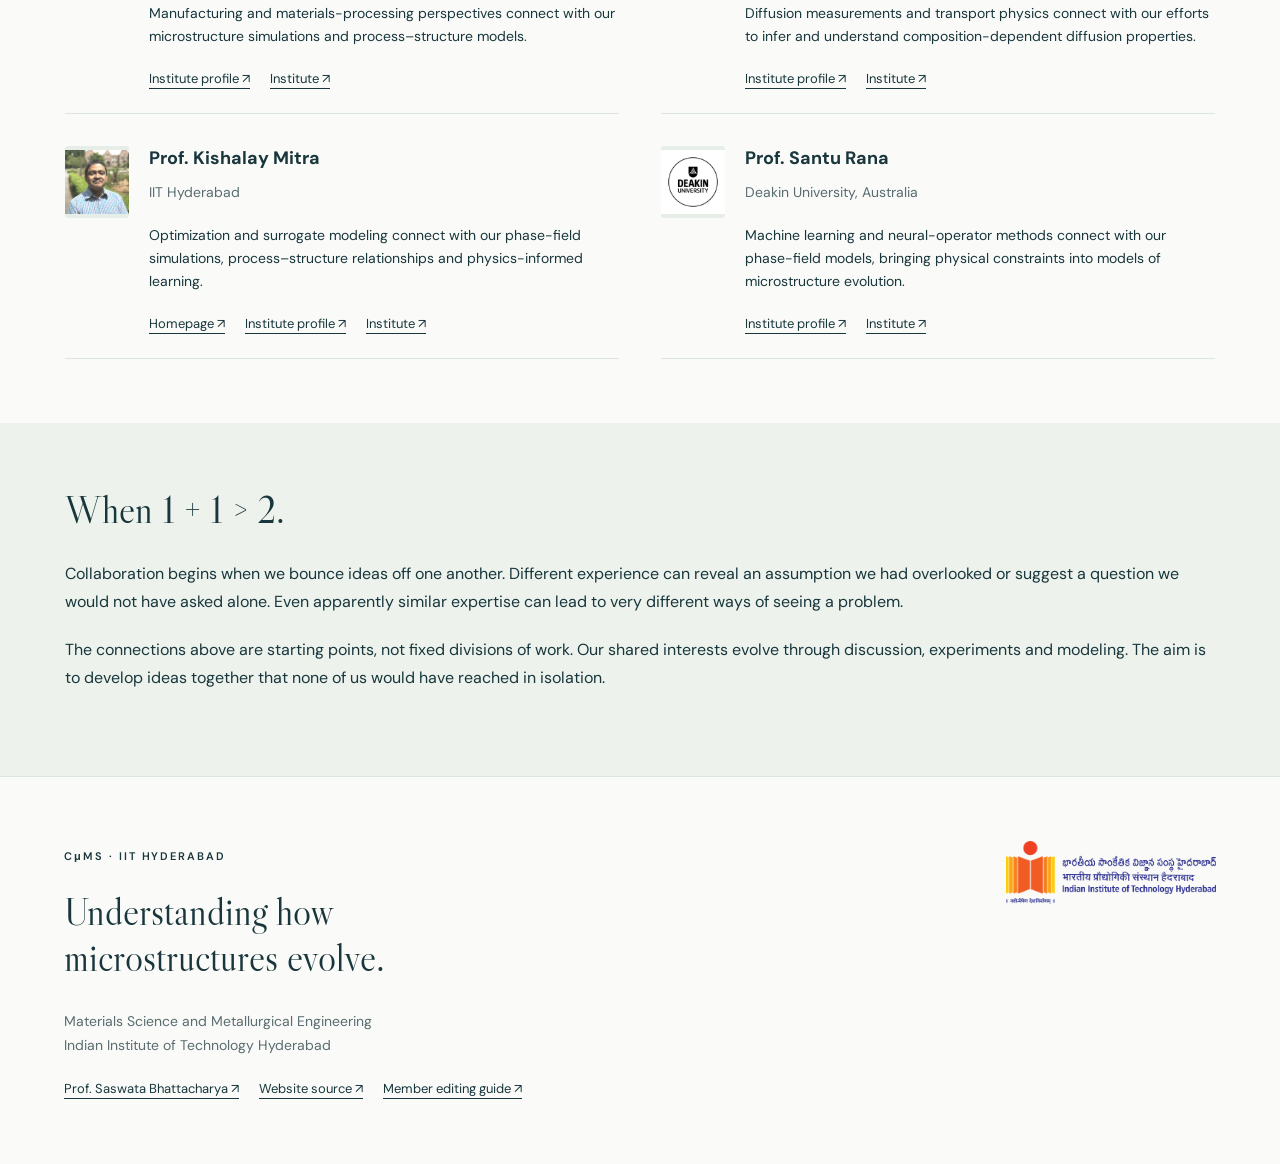
==== commit 0cbefe27: "Clarify M3 lab hierarchy and enable member contributions with automatic publishing" ====
--- a/collaborators.html
+++ b/collaborators.html
@@ -1 +1 @@
-<!doctype html><html lang="en"><head><meta charset="utf-8"><meta name="viewport" content="width=device-width, initial-scale=1"><title>Collaborators · CμS · IIT Hyderabad</title><meta name="description" content="Computational Microstructures Modeling and Simulations at IIT Hyderabad: phase-field modeling, elasticity, diffusion and physics-informed learning."><link rel="canonical" href="https://cmslab-iith.github.io/collaborators.html"><link rel="stylesheet" href="assets/site.css"><link rel="icon" href="assets/mark.svg"><link rel="preconnect" href="https://fonts.googleapis.com"><link href="https://fonts.googleapis.com/css2?family=DM+Sans:wght@400;500;600;700&family=Libre+Caslon+Display&display=swap" rel="stylesheet"></head><body><a class="skip" href="#main">Skip to content</a><header><a class="identity" href="index.html"><span class="mark" aria-label="C mu S">C<span>μ</span>S</span><span>Computational Microstructures<br>Modeling and Simulations<small>IIT HYDERABAD</small></span></a><nav aria-label="Main navigation"><a href="index.html">Home</a><a href="people.html">People</a><a href="research.html">Research</a><a href="collaborators.html" aria-current="page">Collaborators</a><a href="https://saswataiith.github.io/">Saswata’s website ↗</a></nav></header><main id="main"><section class="heading"><span class="eyebrow">WORKING TOGETHER</span><h1>Our <em>collaborators.</em></h1><p>Ideas grow when we explore them together, through experiments, theory and computation.</p></section><section><div class="people collaborators"><article class="person"><img src="assets/images/group/prof-aloke-paul.jpg" alt="Prof. Aloke Paul" width="64" height="72" loading="lazy"><div><h3>Prof. Aloke Paul</h3><p class="affiliation">Indian Institute of Science, Bengaluru</p><p>Experimental diffusion studies and measurements meet our PINN and numerical inverse methods, linking diffusion profiles to composition-dependent transport properties.</p><div class="profile-links"><a href="https://sites.google.com/view/alokepaul/">Homepage ↗</a><a href="https://materials.iisc.ac.in/faculty-list">Institute profile ↗</a><a href="https://iisc.ac.in/">Institute ↗</a></div></div></article><article class="person"><img src="assets/images/group/prof-rajdip-mukherjee.jpg" alt="Prof. Rajdip Mukherjee" width="64" height="72" loading="lazy"><div><h3>Prof. Rajdip Mukherjee</h3><p class="affiliation">IIT Kanpur</p><p>Rajdip’s perspective on thermal grooving meets our work on active parameter tracking, alongside shared interests in phase-field modeling and microstructure evolution.</p><div class="profile-links"><a href="https://home.iitk.ac.in/~rajdipm/">Homepage ↗</a><a href="https://iitk.ac.in/rajdip-mukherjee">Institute profile ↗</a><a href="https://iitk.ac.in/">Institute ↗</a></div></div></article><article class="person"><img src="assets/images/group/prof-akinori-yamanaka.png" alt="Prof. Akinori Yamanaka" width="64" height="72" loading="lazy"><div><h3>Prof. Akinori Yamanaka</h3><p class="affiliation">Tokyo University of Agriculture and Technology</p><p>Shared interests in phase-field modeling, materials simulation and data assimilation connect physical models with observations.</p><div class="profile-links"><a href="https://web.tuat.ac.jp/~yamanaka/">Homepage ↗</a><a href="https://en.tuat-global.jp/researcher/e-4581-2012/">Institute profile ↗</a><a href="https://www.tuat.ac.jp/en/">Institute ↗</a></div></div></article><article class="person"><img src="assets/images/group/prof-ranjith-ramadurai.jpg" alt="Prof. Ranjith Ramadurai" width="64" height="72" loading="lazy"><div><h3>Prof. Ranjith Ramadurai</h3><p class="affiliation">IIT Hyderabad</p><p>Experimental ferroics and device physics meet our ferroelectric modeling, connecting domain evolution and electromechanical coupling with measured behavior.</p><div class="profile-links"><a href="https://people.iith.ac.in/ranjith/">Homepage ↗</a><a href="https://msme.iith.ac.in/people/faculty/9">Institute profile ↗</a><a href="https://iith.ac.in/">Institute ↗</a></div></div></article><article class="person"><img src="assets/images/group/prof-rajeev-ranjan.jpg" alt="Prof. Rajeev Ranjan" width="64" height="72" loading="lazy"><div><h3>Prof. Rajeev Ranjan</h3><p class="affiliation">Indian Institute of Science, Bengaluru</p><p>Ferroelectric, piezoelectric and structure–property perspectives connect with our modeling of ferroic domains and electromechanical behavior.</p><div class="profile-links"><a href="https://materials.iisc.ac.in/faculty/rajeev">Homepage ↗</a><a href="https://materials.iisc.ac.in/faculty-list">Institute profile ↗</a><a href="https://iisc.ac.in/">Institute ↗</a></div></div></article><article class="person"><img src="assets/images/group/prof-subhradeep-chatterjee.jpg" alt="Prof. Subhradeep Chatterjee" width="64" height="72" loading="lazy"><div><h3>Prof. Subhradeep Chatterjee</h3><p class="affiliation">IIT Hyderabad</p><p>Phase transformations, materials processing and characterization connect with our phase-field studies of microstructure and nanoparticle morphology.</p><div class="profile-links"><a href="https://people.iith.ac.in/subhradeep/">Homepage ↗</a><a href="https://iith.ac.in/msme/subhradeep/">Institute profile ↗</a><a href="https://iith.ac.in/">Institute ↗</a></div></div></article><article class="person"><img src="assets/images/group/prof-m-p-gururajan.jpg" alt="Prof. M. P. Gururajan" width="64" height="72" loading="lazy"><div><h3>Prof. M. P. Gururajan</h3><p class="affiliation">IIT Bombay</p><p>Our ferroelectric modeling perspective meets Guru’s expertise in elastic stress effects. Shared experience in phase-field modeling gives us different ways to question and interpret the same physics.</p><div class="profile-links"><a href="https://sites.google.com/site/gurusofficialhomepage/">Homepage ↗</a><a href="https://www.coeoge.iitb.ac.in/faculty/prof-m-p-gururajan">Institute profile ↗</a><a href="https://www.iitb.ac.in/">Institute ↗</a></div></div></article><article class="person"><img src="assets/images/group/prof-ryoji-sahara.jpg" alt="Prof. Ryoji Sahara" width="64" height="72" loading="lazy"><div><h3>Prof. Ryoji Sahara</h3><p class="affiliation">National Institute for Materials Science, Japan</p><p>Computational structural materials and first-principles perspectives connect with our interests in microstructure, elasticity and multiscale modeling.</p><div class="profile-links"><a href="https://samurai.nims.go.jp/profiles/sahara_ryoji?locale=en">Institute profile ↗</a><a href="https://www.nims.go.jp/eng/">Institute ↗</a></div></div></article><article class="person"><img src="assets/images/group/prof-bernie-rolfe.jpg" alt="Prof. Bernie Rolfe" width="64" height="72" loading="lazy"><div><h3>Prof. Bernie Rolfe</h3><p class="affiliation">Deakin University, Australia</p><p>Manufacturing and materials-processing perspectives connect with our microstructure simulations and process–structure models.</p><div class="profile-links"><a href="https://experts.deakin.edu.au/700-bernard-rolfe">Institute profile ↗</a><a href="https://www.deakin.edu.au/">Institute ↗</a></div></div></article><article class="person"><img src="assets/images/group/prof-sergiy-divinsky.jpg" alt="Prof. Sergiy Divinsky" width="64" height="72" loading="lazy"><div><h3>Prof. Sergiy Divinsky</h3><p class="affiliation">University of Münster, Germany</p><p>Diffusion measurements and transport physics connect with our efforts to infer and understand composition-dependent diffusion properties.</p><div class="profile-links"><a href="https://www.uni-muenster.de/Physik.MP/Wilde/Mitarbeiter/ProfDivinskyi.shtml">Institute profile ↗</a><a href="https://www.uni-muenster.de/en/">Institute ↗</a></div></div></article><article class="person"><img src="assets/images/group/prof-kishalay-mitra.jpg" alt="Prof. Kishalay Mitra" width="64" height="72" loading="lazy"><div><h3>Prof. Kishalay Mitra</h3><p class="affiliation">IIT Hyderabad</p><p>Optimization and surrogate modeling connect with our phase-field simulations, process–structure relationships and physics-informed learning.</p><div class="profile-links"><a href="https://sites.google.com/view/kishalaymitra/home">Homepage ↗</a><a href="https://www.iith.ac.in/che/kishalay/">Institute profile ↗</a><a href="https://iith.ac.in/">Institute ↗</a></div></div></article><article class="person"><img src="assets/images/group/prof-santu-rana.jpg" alt="Prof. Santu Rana" width="64" height="72" loading="lazy"><div><h3>Prof. Santu Rana</h3><p class="affiliation">Deakin University, Australia</p><p>Machine learning and neural-operator methods connect with our phase-field models, bringing physical constraints into models of microstructure evolution.</p><div class="profile-links"><a href="https://experts.deakin.edu.au/2644-santu-rana">Institute profile ↗</a><a href="https://www.deakin.edu.au/">Institute ↗</a></div></div></article></div></section><section class="tinted"><h2>When 1 + 1 &gt; 2.</h2><p>Collaboration begins when we bounce ideas off one another. Different experience can reveal an assumption we had overlooked or suggest a question we would not have asked alone. Even apparently similar expertise can lead to very different ways of seeing a problem.</p><p>The connections above are starting points, not fixed divisions of work. Our shared interests evolve through discussion, experiments and modeling. The aim is to develop ideas together that none of us would have reached in isolation.</p></section></main><footer><div><span class="eyebrow">CμS · IIT HYDERABAD</span><h2>Understanding how<br>microstructures evolve.</h2><p>Materials Science and Metallurgical Engineering<br>Indian Institute of Technology Hyderabad</p><div class="profile-links"><a href="https://saswataiith.github.io/">Prof. Saswata Bhattacharya ↗</a><a href="https://github.com/CMSLAB-IITH/cmslab-iith.github.io">Website source ↗</a></div></div><a href="https://iith.ac.in/"><img class="institute-logo" src="assets/images/iith-logo.png" alt="IIT Hyderabad" width="240"></a></footer></body></html>+<!doctype html><html lang="en"><head><meta charset="utf-8"><meta name="viewport" content="width=device-width, initial-scale=1"><title>Collaborators · CμMS · IIT Hyderabad</title><meta name="description" content="Computational Microstructure Modeling and Simulation at IIT Hyderabad: phase-field modeling, elasticity, diffusion and physics-informed learning."><link rel="canonical" href="https://cmslab-iith.github.io/collaborators.html"><link rel="stylesheet" href="assets/site.css"><link rel="icon" href="assets/mark.svg"><link rel="preconnect" href="https://fonts.googleapis.com"><link href="https://fonts.googleapis.com/css2?family=DM+Sans:wght@400;500;600;700&family=Libre+Caslon+Display&display=swap" rel="stylesheet"></head><body><a class="skip" href="#main">Skip to content</a><header><a class="identity" href="index.html"><span class="mark" aria-label="C mu M S">C<span>μ</span>MS</span><span>Computational Microstructure<br>Modeling and Simulation<small>PART OF M³ LAB · IIT HYDERABAD</small></span></a><nav aria-label="Main navigation"><a href="index.html">Home</a><a href="people.html">People</a><a href="research.html">Research</a><a href="collaborators.html" aria-current="page">Collaborators</a><a href="group-life.html">Group life</a><a href="https://saswataiith.github.io/">Saswata’s website ↗</a></nav></header><main id="main"><section class="heading"><span class="eyebrow">WORKING TOGETHER</span><h1>Our <em>collaborators.</em></h1><p>Ideas grow when we explore them together, through experiments, theory and computation.</p></section><section><div class="people collaborators"><article class="person"><img src="assets/images/group/prof-aloke-paul.jpg" alt="Prof. Aloke Paul" width="64" height="72" loading="lazy"><div><h3>Prof. Aloke Paul</h3><p class="affiliation">Indian Institute of Science, Bengaluru</p><p>Experimental diffusion studies and measurements meet our PINN and numerical inverse methods, linking diffusion profiles to composition-dependent transport properties.</p><div class="profile-links"><a href="https://sites.google.com/view/alokepaul/">Homepage ↗</a><a href="https://materials.iisc.ac.in/faculty-list">Institute profile ↗</a><a href="https://iisc.ac.in/">Institute ↗</a></div></div></article><article class="person"><img src="assets/images/group/prof-rajdip-mukherjee.jpg" alt="Prof. Rajdip Mukherjee" width="64" height="72" loading="lazy"><div><h3>Prof. Rajdip Mukherjee</h3><p class="affiliation">IIT Kanpur</p><p>Rajdip’s perspective on thermal grooving meets our work on active parameter tracking, alongside shared interests in phase-field modeling and microstructure evolution.</p><div class="profile-links"><a href="https://home.iitk.ac.in/~rajdipm/">Homepage ↗</a><a href="https://iitk.ac.in/rajdip-mukherjee">Institute profile ↗</a><a href="https://iitk.ac.in/">Institute ↗</a></div></div></article><article class="person"><img src="assets/images/group/prof-akinori-yamanaka.png" alt="Prof. Akinori Yamanaka" width="64" height="72" loading="lazy"><div><h3>Prof. Akinori Yamanaka</h3><p class="affiliation">Tokyo University of Agriculture and Technology</p><p>Shared interests in phase-field modeling, materials simulation and data assimilation connect physical models with observations.</p><div class="profile-links"><a href="https://web.tuat.ac.jp/~yamanaka/">Homepage ↗</a><a href="https://en.tuat-global.jp/researcher/e-4581-2012/">Institute profile ↗</a><a href="https://www.tuat.ac.jp/en/">Institute ↗</a></div></div></article><article class="person"><img src="assets/images/group/prof-ranjith-ramadurai.jpg" alt="Prof. Ranjith Ramadurai" width="64" height="72" loading="lazy"><div><h3>Prof. Ranjith Ramadurai</h3><p class="affiliation">IIT Hyderabad</p><p>Experimental ferroics and device physics meet our ferroelectric modeling, connecting domain evolution and electromechanical coupling with measured behavior.</p><div class="profile-links"><a href="https://people.iith.ac.in/ranjith/">Homepage ↗</a><a href="https://msme.iith.ac.in/people/faculty/9">Institute profile ↗</a><a href="https://iith.ac.in/">Institute ↗</a></div></div></article><article class="person"><img src="assets/images/group/prof-rajeev-ranjan.jpg" alt="Prof. Rajeev Ranjan" width="64" height="72" loading="lazy"><div><h3>Prof. Rajeev Ranjan</h3><p class="affiliation">Indian Institute of Science, Bengaluru</p><p>Ferroelectric, piezoelectric and structure–property perspectives connect with our modeling of ferroic domains and electromechanical behavior.</p><div class="profile-links"><a href="https://materials.iisc.ac.in/faculty/rajeev">Homepage ↗</a><a href="https://materials.iisc.ac.in/faculty-list">Institute profile ↗</a><a href="https://iisc.ac.in/">Institute ↗</a></div></div></article><article class="person"><img src="assets/images/group/prof-subhradeep-chatterjee.jpg" alt="Prof. Subhradeep Chatterjee" width="64" height="72" loading="lazy"><div><h3>Prof. Subhradeep Chatterjee</h3><p class="affiliation">IIT Hyderabad</p><p>Phase transformations, materials processing and characterization connect with our phase-field studies of microstructure and nanoparticle morphology.</p><div class="profile-links"><a href="https://people.iith.ac.in/subhradeep/">Homepage ↗</a><a href="https://iith.ac.in/msme/subhradeep/">Institute profile ↗</a><a href="https://iith.ac.in/">Institute ↗</a></div></div></article><article class="person"><img src="assets/images/group/prof-m-p-gururajan.jpg" alt="Prof. M. P. Gururajan" width="64" height="72" loading="lazy"><div><h3>Prof. M. P. Gururajan</h3><p class="affiliation">IIT Bombay</p><p>Our ferroelectric modeling perspective meets Guru’s expertise in elastic stress effects. Shared experience in phase-field modeling gives us different ways to question and interpret the same physics.</p><div class="profile-links"><a href="https://sites.google.com/site/gurusofficialhomepage/">Homepage ↗</a><a href="https://www.coeoge.iitb.ac.in/faculty/prof-m-p-gururajan">Institute profile ↗</a><a href="https://www.iitb.ac.in/">Institute ↗</a></div></div></article><article class="person"><img src="assets/images/group/prof-ryoji-sahara.jpg" alt="Prof. Ryoji Sahara" width="64" height="72" loading="lazy"><div><h3>Prof. Ryoji Sahara</h3><p class="affiliation">National Institute for Materials Science, Japan</p><p>Computational structural materials and first-principles perspectives connect with our interests in microstructure, elasticity and multiscale modeling.</p><div class="profile-links"><a href="https://samurai.nims.go.jp/profiles/sahara_ryoji?locale=en">Institute profile ↗</a><a href="https://www.nims.go.jp/eng/">Institute ↗</a></div></div></article><article class="person"><img src="assets/images/group/prof-bernie-rolfe.jpg" alt="Prof. Bernie Rolfe" width="64" height="72" loading="lazy"><div><h3>Prof. Bernie Rolfe</h3><p class="affiliation">Deakin University, Australia</p><p>Manufacturing and materials-processing perspectives connect with our microstructure simulations and process–structure models.</p><div class="profile-links"><a href="https://experts.deakin.edu.au/700-bernard-rolfe">Institute profile ↗</a><a href="https://www.deakin.edu.au/">Institute ↗</a></div></div></article><article class="person"><img src="assets/images/group/prof-sergiy-divinsky.jpg" alt="Prof. Sergiy Divinsky" width="64" height="72" loading="lazy"><div><h3>Prof. Sergiy Divinsky</h3><p class="affiliation">University of Münster, Germany</p><p>Diffusion measurements and transport physics connect with our efforts to infer and understand composition-dependent diffusion properties.</p><div class="profile-links"><a href="https://www.uni-muenster.de/Physik.MP/Wilde/Mitarbeiter/ProfDivinskyi.shtml">Institute profile ↗</a><a href="https://www.uni-muenster.de/en/">Institute ↗</a></div></div></article><article class="person"><img src="assets/images/group/prof-kishalay-mitra.jpg" alt="Prof. Kishalay Mitra" width="64" height="72" loading="lazy"><div><h3>Prof. Kishalay Mitra</h3><p class="affiliation">IIT Hyderabad</p><p>Optimization and surrogate modeling connect with our phase-field simulations, process–structure relationships and physics-informed learning.</p><div class="profile-links"><a href="https://sites.google.com/view/kishalaymitra/home">Homepage ↗</a><a href="https://www.iith.ac.in/che/kishalay/">Institute profile ↗</a><a href="https://iith.ac.in/">Institute ↗</a></div></div></article><article class="person"><img src="assets/images/group/prof-santu-rana.jpg" alt="Prof. Santu Rana" width="64" height="72" loading="lazy"><div><h3>Prof. Santu Rana</h3><p class="affiliation">Deakin University, Australia</p><p>Machine learning and neural-operator methods connect with our phase-field models, bringing physical constraints into models of microstructure evolution.</p><div class="profile-links"><a href="https://experts.deakin.edu.au/2644-santu-rana">Institute profile ↗</a><a href="https://www.deakin.edu.au/">Institute ↗</a></div></div></article></div></section><section class="tinted"><h2>When 1 + 1 &gt; 2.</h2><p>Collaboration begins when we bounce ideas off one another. Different experience can reveal an assumption we had overlooked or suggest a question we would not have asked alone. Even apparently similar expertise can lead to very different ways of seeing a problem.</p><p>The connections above are starting points, not fixed divisions of work. Our shared interests evolve through discussion, experiments and modeling. The aim is to develop ideas together that none of us would have reached in isolation.</p></section></main><footer><div><span class="eyebrow">CμMS · IIT HYDERABAD</span><h2>Understanding how<br>microstructures evolve.</h2><p>Materials Science and Metallurgical Engineering<br>Indian Institute of Technology Hyderabad</p><div class="profile-links"><a href="https://saswataiith.github.io/">Prof. Saswata Bhattacharya ↗</a><a href="https://github.com/CMSLAB-IITH/cmslab-iith.github.io">Website source ↗</a><a href="https://github.com/CMSLAB-IITH/cmslab-iith.github.io/blob/main/CONTRIBUTING.md">Member editing guide ↗</a></div></div><a href="https://iith.ac.in/"><img class="institute-logo" src="assets/images/iith-logo.png" alt="IIT Hyderabad" width="240"></a></footer></body></html>
--- a/assets/site.css
+++ b/assets/site.css
@@ -1 +1,3 @@
 :root{--ink:#18363c;--muted:#596c70;--green:#38765e;--line:#dce5df;--paper:#fafbf8}*{box-sizing:border-box}html{scroll-behavior:smooth}body{margin:0;background:var(--paper);color:var(--ink);font:16px/1.75 'DM Sans',sans-serif}a{color:inherit;text-underline-offset:5px}a:hover{color:var(--green)}header{display:flex;justify-content:space-between;align-items:center;gap:30px;padding:26px 5%;border-bottom:1px solid var(--line)}.identity{display:flex;align-items:center;gap:18px;text-decoration:none;font-size:13px;line-height:1.4;font-weight:600}.identity small{display:block;font-size:10px;letter-spacing:.2em;margin-top:8px}.mark{font-family:Georgia,serif;font-size:42px;white-space:nowrap}.mark span{color:var(--green);font-style:italic}nav{display:flex;gap:24px;flex-wrap:wrap;font-size:13px}nav a{text-decoration:none;padding:8px 0}nav [aria-current]{border-bottom:2px solid var(--green);color:var(--green)}section{padding:64px max(5%,calc((100% - 1150px)/2))}.heading,.tinted{background:#edf3ec}.heading{padding-top:70px;padding-bottom:70px}.eyebrow{font-size:11px;font-weight:600;letter-spacing:.18em}.heading h1{font-family:'Libre Caslon Display',Georgia,serif;font-size:clamp(42px,5vw,72px);line-height:1.12;font-weight:400;margin:22px 0}.heading p{max-width:740px;font-size:18px;color:var(--muted)}h1 em{font-weight:400;color:var(--green)}h2{font:400 38px/1.2 'Libre Caslon Display',Georgia,serif;margin:0 0 28px}h3{font-size:18px;line-height:1.4;margin:0 0 8px}p{margin:10px 0 20px}.people{display:grid;grid-template-columns:repeat(2,minmax(0,1fr));gap:32px 42px}.person{display:grid;grid-template-columns:64px minmax(0,1fr);gap:20px;padding:0 0 28px;border-bottom:1px solid var(--line)}.person img,.initials{display:block;width:64px;height:72px;object-fit:contain;background:#e6eee7;border-radius:3px}.initials{display:grid;place-items:center;font:24px Georgia,serif;color:var(--green)}.person p{font-size:14px;line-height:1.65}.person .affiliation{color:var(--muted)}.works{list-style:none;padding:0;font-size:13px}.works li{margin:15px 0}.works small{display:block;text-transform:uppercase;font-size:10px;letter-spacing:.05em;color:var(--muted)}.profile-links{display:flex;gap:10px 20px;flex-wrap:wrap;font-size:13px}.collaborators .person{padding-bottom:22px}.topics{display:grid;grid-template-columns:repeat(3,minmax(0,1fr));gap:40px}.topics article{border-top:1px solid var(--line);padding-top:22px}.topics p{font-size:15px}.topics a{font-size:14px}.number{color:var(--green);font-size:12px;display:block;margin-bottom:20px}footer{padding:64px 5%;display:flex;justify-content:space-between;gap:32px;border-top:1px solid var(--line)}footer p{font-size:14px;color:var(--muted)}footer h2{margin-top:20px}.institute-logo{width:210px;height:auto}.skip{position:absolute;top:-100px;background:white;padding:10px}.skip:focus{top:0}a:focus-visible{outline:2px solid var(--green);outline-offset:5px}@media(max-width:900px){header{align-items:flex-start;flex-direction:column;gap:15px}.topics{grid-template-columns:1fr}.people{grid-template-columns:1fr}nav{gap:18px}}@media(max-width:500px){section{padding:42px 22px}.heading{padding:48px 22px}.heading p{font-size:16px}.person{gap:14px;grid-template-columns:56px minmax(0,1fr)}.person img,.initials{width:56px;height:64px}.person h3{font-size:17px}footer{flex-direction:column;padding:42px 22px}h2{font-size:32px}nav{gap:12px;font-size:12px}.identity{font-size:12px}}
+
+.lab-context p{max-width:850px}.activity{max-width:850px;border-top:1px solid var(--line);padding:28px 0}.activity img{display:block;max-width:100%;max-height:620px;object-fit:contain;margin:20px 0}.activity small{color:var(--muted)}.mark{font-size:36px}header{flex-wrap:wrap}nav{gap:18px}
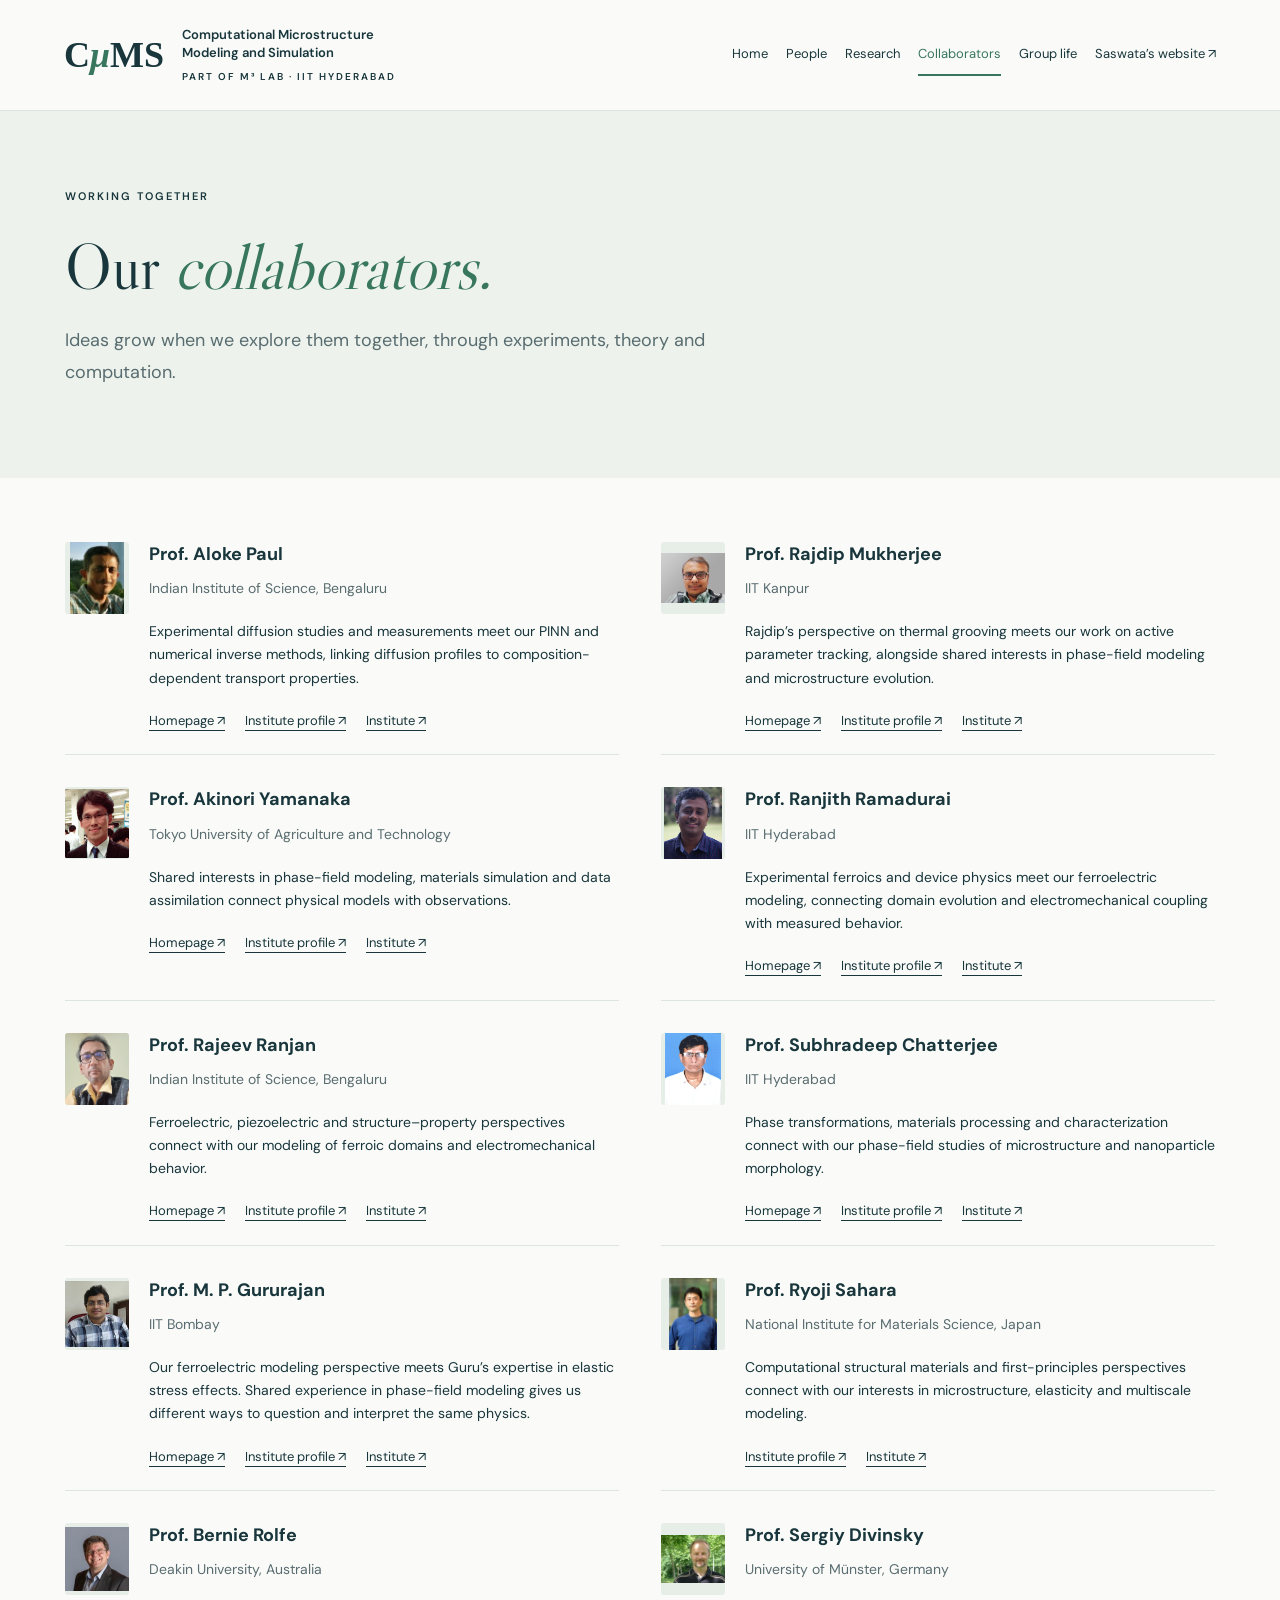
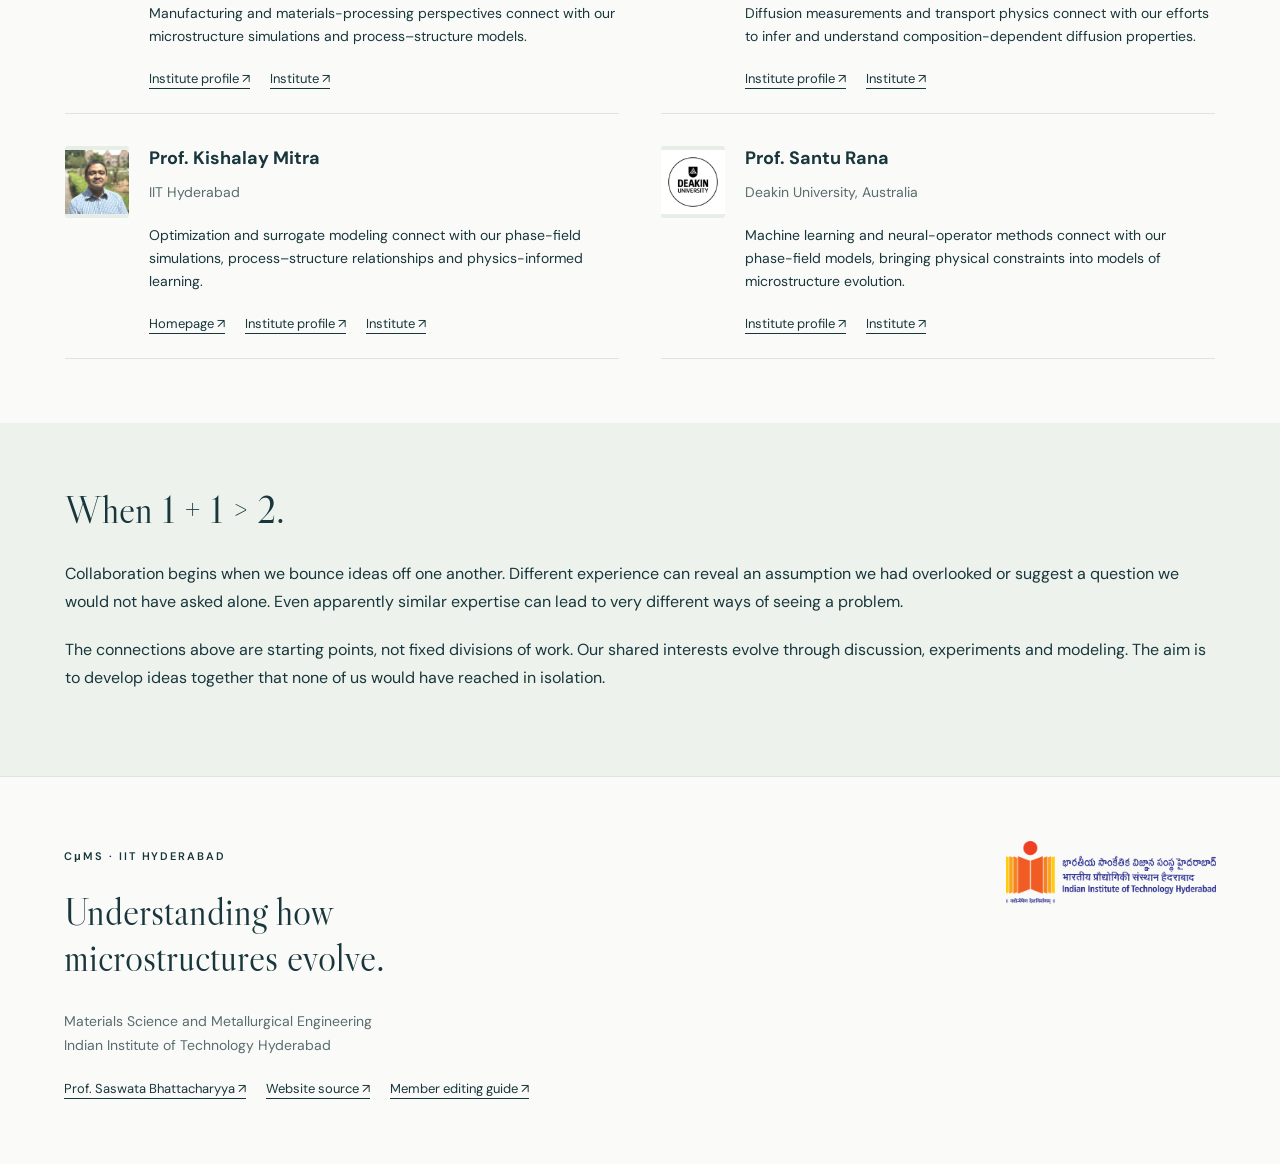
==== commit 787ce47d: "Link academic lineage from personal website" ====
--- a/collaborators.html
+++ b/collaborators.html
@@ -1 +1 @@
-<!doctype html><html lang="en"><head><meta charset="utf-8"><meta name="viewport" content="width=device-width, initial-scale=1"><title>Collaborators · CμMS · IIT Hyderabad</title><meta name="description" content="Computational Microstructure Modeling and Simulation at IIT Hyderabad: phase-field modeling, elasticity, diffusion and physics-informed learning."><link rel="canonical" href="https://cmslab-iith.github.io/collaborators.html"><link rel="stylesheet" href="assets/site.css"><link rel="icon" href="assets/mark.svg"><link rel="preconnect" href="https://fonts.googleapis.com"><link href="https://fonts.googleapis.com/css2?family=DM+Sans:wght@400;500;600;700&family=Libre+Caslon+Display&display=swap" rel="stylesheet"></head><body><a class="skip" href="#main">Skip to content</a><header><a class="identity" href="index.html"><span class="mark" aria-label="C mu M S">C<span>μ</span>MS</span><span>Computational Microstructure<br>Modeling and Simulation<small>PART OF M³ LAB · IIT HYDERABAD</small></span></a><nav aria-label="Main navigation"><a href="index.html">Home</a><a href="people.html">People</a><a href="research.html">Research</a><a href="collaborators.html" aria-current="page">Collaborators</a><a href="group-life.html">Group life</a><a href="https://saswataiith.github.io/">Saswata’s website ↗</a></nav></header><main id="main"><section class="heading"><span class="eyebrow">WORKING TOGETHER</span><h1>Our <em>collaborators.</em></h1><p>Ideas grow when we explore them together, through experiments, theory and computation.</p></section><section><div class="people collaborators"><article class="person"><img src="assets/images/group/prof-aloke-paul.jpg" alt="Prof. Aloke Paul" width="64" height="72" loading="lazy"><div><h3>Prof. Aloke Paul</h3><p class="affiliation">Indian Institute of Science, Bengaluru</p><p>Experimental diffusion studies and measurements meet our PINN and numerical inverse methods, linking diffusion profiles to composition-dependent transport properties.</p><div class="profile-links"><a href="https://sites.google.com/view/alokepaul/">Homepage ↗</a><a href="https://materials.iisc.ac.in/faculty-list">Institute profile ↗</a><a href="https://iisc.ac.in/">Institute ↗</a></div></div></article><article class="person"><img src="assets/images/group/prof-rajdip-mukherjee.jpg" alt="Prof. Rajdip Mukherjee" width="64" height="72" loading="lazy"><div><h3>Prof. Rajdip Mukherjee</h3><p class="affiliation">IIT Kanpur</p><p>Rajdip’s perspective on thermal grooving meets our work on active parameter tracking, alongside shared interests in phase-field modeling and microstructure evolution.</p><div class="profile-links"><a href="https://home.iitk.ac.in/~rajdipm/">Homepage ↗</a><a href="https://iitk.ac.in/rajdip-mukherjee">Institute profile ↗</a><a href="https://iitk.ac.in/">Institute ↗</a></div></div></article><article class="person"><img src="assets/images/group/prof-akinori-yamanaka.png" alt="Prof. Akinori Yamanaka" width="64" height="72" loading="lazy"><div><h3>Prof. Akinori Yamanaka</h3><p class="affiliation">Tokyo University of Agriculture and Technology</p><p>Shared interests in phase-field modeling, materials simulation and data assimilation connect physical models with observations.</p><div class="profile-links"><a href="https://web.tuat.ac.jp/~yamanaka/">Homepage ↗</a><a href="https://en.tuat-global.jp/researcher/e-4581-2012/">Institute profile ↗</a><a href="https://www.tuat.ac.jp/en/">Institute ↗</a></div></div></article><article class="person"><img src="assets/images/group/prof-ranjith-ramadurai.jpg" alt="Prof. Ranjith Ramadurai" width="64" height="72" loading="lazy"><div><h3>Prof. Ranjith Ramadurai</h3><p class="affiliation">IIT Hyderabad</p><p>Experimental ferroics and device physics meet our ferroelectric modeling, connecting domain evolution and electromechanical coupling with measured behavior.</p><div class="profile-links"><a href="https://people.iith.ac.in/ranjith/">Homepage ↗</a><a href="https://msme.iith.ac.in/people/faculty/9">Institute profile ↗</a><a href="https://iith.ac.in/">Institute ↗</a></div></div></article><article class="person"><img src="assets/images/group/prof-rajeev-ranjan.jpg" alt="Prof. Rajeev Ranjan" width="64" height="72" loading="lazy"><div><h3>Prof. Rajeev Ranjan</h3><p class="affiliation">Indian Institute of Science, Bengaluru</p><p>Ferroelectric, piezoelectric and structure–property perspectives connect with our modeling of ferroic domains and electromechanical behavior.</p><div class="profile-links"><a href="https://materials.iisc.ac.in/faculty/rajeev">Homepage ↗</a><a href="https://materials.iisc.ac.in/faculty-list">Institute profile ↗</a><a href="https://iisc.ac.in/">Institute ↗</a></div></div></article><article class="person"><img src="assets/images/group/prof-subhradeep-chatterjee.jpg" alt="Prof. Subhradeep Chatterjee" width="64" height="72" loading="lazy"><div><h3>Prof. Subhradeep Chatterjee</h3><p class="affiliation">IIT Hyderabad</p><p>Phase transformations, materials processing and characterization connect with our phase-field studies of microstructure and nanoparticle morphology.</p><div class="profile-links"><a href="https://people.iith.ac.in/subhradeep/">Homepage ↗</a><a href="https://iith.ac.in/msme/subhradeep/">Institute profile ↗</a><a href="https://iith.ac.in/">Institute ↗</a></div></div></article><article class="person"><img src="assets/images/group/prof-m-p-gururajan.jpg" alt="Prof. M. P. Gururajan" width="64" height="72" loading="lazy"><div><h3>Prof. M. P. Gururajan</h3><p class="affiliation">IIT Bombay</p><p>Our ferroelectric modeling perspective meets Guru’s expertise in elastic stress effects. Shared experience in phase-field modeling gives us different ways to question and interpret the same physics.</p><div class="profile-links"><a href="https://sites.google.com/site/gurusofficialhomepage/">Homepage ↗</a><a href="https://www.coeoge.iitb.ac.in/faculty/prof-m-p-gururajan">Institute profile ↗</a><a href="https://www.iitb.ac.in/">Institute ↗</a></div></div></article><article class="person"><img src="assets/images/group/prof-ryoji-sahara.jpg" alt="Prof. Ryoji Sahara" width="64" height="72" loading="lazy"><div><h3>Prof. Ryoji Sahara</h3><p class="affiliation">National Institute for Materials Science, Japan</p><p>Computational structural materials and first-principles perspectives connect with our interests in microstructure, elasticity and multiscale modeling.</p><div class="profile-links"><a href="https://samurai.nims.go.jp/profiles/sahara_ryoji?locale=en">Institute profile ↗</a><a href="https://www.nims.go.jp/eng/">Institute ↗</a></div></div></article><article class="person"><img src="assets/images/group/prof-bernie-rolfe.jpg" alt="Prof. Bernie Rolfe" width="64" height="72" loading="lazy"><div><h3>Prof. Bernie Rolfe</h3><p class="affiliation">Deakin University, Australia</p><p>Manufacturing and materials-processing perspectives connect with our microstructure simulations and process–structure models.</p><div class="profile-links"><a href="https://experts.deakin.edu.au/700-bernard-rolfe">Institute profile ↗</a><a href="https://www.deakin.edu.au/">Institute ↗</a></div></div></article><article class="person"><img src="assets/images/group/prof-sergiy-divinsky.jpg" alt="Prof. Sergiy Divinsky" width="64" height="72" loading="lazy"><div><h3>Prof. Sergiy Divinsky</h3><p class="affiliation">University of Münster, Germany</p><p>Diffusion measurements and transport physics connect with our efforts to infer and understand composition-dependent diffusion properties.</p><div class="profile-links"><a href="https://www.uni-muenster.de/Physik.MP/Wilde/Mitarbeiter/ProfDivinskyi.shtml">Institute profile ↗</a><a href="https://www.uni-muenster.de/en/">Institute ↗</a></div></div></article><article class="person"><img src="assets/images/group/prof-kishalay-mitra.jpg" alt="Prof. Kishalay Mitra" width="64" height="72" loading="lazy"><div><h3>Prof. Kishalay Mitra</h3><p class="affiliation">IIT Hyderabad</p><p>Optimization and surrogate modeling connect with our phase-field simulations, process–structure relationships and physics-informed learning.</p><div class="profile-links"><a href="https://sites.google.com/view/kishalaymitra/home">Homepage ↗</a><a href="https://www.iith.ac.in/che/kishalay/">Institute profile ↗</a><a href="https://iith.ac.in/">Institute ↗</a></div></div></article><article class="person"><img src="assets/images/group/prof-santu-rana.jpg" alt="Prof. Santu Rana" width="64" height="72" loading="lazy"><div><h3>Prof. Santu Rana</h3><p class="affiliation">Deakin University, Australia</p><p>Machine learning and neural-operator methods connect with our phase-field models, bringing physical constraints into models of microstructure evolution.</p><div class="profile-links"><a href="https://experts.deakin.edu.au/2644-santu-rana">Institute profile ↗</a><a href="https://www.deakin.edu.au/">Institute ↗</a></div></div></article></div></section><section class="tinted"><h2>When 1 + 1 &gt; 2.</h2><p>Collaboration begins when we bounce ideas off one another. Different experience can reveal an assumption we had overlooked or suggest a question we would not have asked alone. Even apparently similar expertise can lead to very different ways of seeing a problem.</p><p>The connections above are starting points, not fixed divisions of work. Our shared interests evolve through discussion, experiments and modeling. The aim is to develop ideas together that none of us would have reached in isolation.</p></section></main><footer><div><span class="eyebrow">CμMS · IIT HYDERABAD</span><h2>Understanding how<br>microstructures evolve.</h2><p>Materials Science and Metallurgical Engineering<br>Indian Institute of Technology Hyderabad</p><div class="profile-links"><a href="https://saswataiith.github.io/">Prof. Saswata Bhattacharya ↗</a><a href="https://github.com/CMSLAB-IITH/cmslab-iith.github.io">Website source ↗</a><a href="https://github.com/CMSLAB-IITH/cmslab-iith.github.io/blob/main/CONTRIBUTING.md">Member editing guide ↗</a></div></div><a href="https://iith.ac.in/"><img class="institute-logo" src="assets/images/iith-logo.png" alt="IIT Hyderabad" width="240"></a></footer></body></html>+<!doctype html><html lang="en"><head><meta charset="utf-8"><meta name="viewport" content="width=device-width, initial-scale=1"><title>Collaborators · CμMS · IIT Hyderabad</title><meta name="description" content="Computational Microstructure Modeling and Simulation at IIT Hyderabad: phase-field modeling, elasticity, diffusion and physics-informed learning."><link rel="canonical" href="https://cmslab-iith.github.io/collaborators.html"><link rel="stylesheet" href="assets/site.css"><link rel="icon" href="assets/mark.svg"><link rel="preconnect" href="https://fonts.googleapis.com"><link href="https://fonts.googleapis.com/css2?family=DM+Sans:wght@400;500;600;700&family=Libre+Caslon+Display&display=swap" rel="stylesheet"></head><body><a class="skip" href="#main">Skip to content</a><header><a class="identity" href="index.html"><span class="mark" aria-label="C mu M S">C<span>μ</span>MS</span><span>Computational Microstructure<br>Modeling and Simulation<small>PART OF M³ LAB · IIT HYDERABAD</small></span></a><nav aria-label="Main navigation"><a href="index.html">Home</a><a href="people.html">People</a><a href="research.html">Research</a><a href="collaborators.html" aria-current="page">Collaborators</a><a href="group-life.html">Group life</a><a href="https://saswataiith.github.io/">Saswata’s website ↗</a></nav></header><main id="main"><section class="heading"><span class="eyebrow">WORKING TOGETHER</span><h1>Our <em>collaborators.</em></h1><p>Ideas grow when we explore them together, through experiments, theory and computation.</p></section><section><div class="people collaborators"><article class="person"><img src="assets/images/group/prof-aloke-paul.jpg" alt="Prof. Aloke Paul" width="64" height="72" loading="lazy"><div><h3>Prof. Aloke Paul</h3><p class="affiliation">Indian Institute of Science, Bengaluru</p><p>Experimental diffusion studies and measurements meet our PINN and numerical inverse methods, linking diffusion profiles to composition-dependent transport properties.</p><div class="profile-links"><a href="https://sites.google.com/view/alokepaul/">Homepage ↗</a><a href="https://materials.iisc.ac.in/faculty-list">Institute profile ↗</a><a href="https://iisc.ac.in/">Institute ↗</a></div></div></article><article class="person"><img src="assets/images/group/prof-rajdip-mukherjee.jpg" alt="Prof. Rajdip Mukherjee" width="64" height="72" loading="lazy"><div><h3>Prof. Rajdip Mukherjee</h3><p class="affiliation">IIT Kanpur</p><p>Rajdip’s perspective on thermal grooving meets our work on active parameter tracking, alongside shared interests in phase-field modeling and microstructure evolution.</p><div class="profile-links"><a href="https://home.iitk.ac.in/~rajdipm/">Homepage ↗</a><a href="https://iitk.ac.in/rajdip-mukherjee">Institute profile ↗</a><a href="https://iitk.ac.in/">Institute ↗</a></div></div></article><article class="person"><img src="assets/images/group/prof-akinori-yamanaka.png" alt="Prof. Akinori Yamanaka" width="64" height="72" loading="lazy"><div><h3>Prof. Akinori Yamanaka</h3><p class="affiliation">Tokyo University of Agriculture and Technology</p><p>Shared interests in phase-field modeling, materials simulation and data assimilation connect physical models with observations.</p><div class="profile-links"><a href="https://web.tuat.ac.jp/~yamanaka/">Homepage ↗</a><a href="https://en.tuat-global.jp/researcher/e-4581-2012/">Institute profile ↗</a><a href="https://www.tuat.ac.jp/en/">Institute ↗</a></div></div></article><article class="person"><img src="assets/images/group/prof-ranjith-ramadurai.jpg" alt="Prof. Ranjith Ramadurai" width="64" height="72" loading="lazy"><div><h3>Prof. Ranjith Ramadurai</h3><p class="affiliation">IIT Hyderabad</p><p>Experimental ferroics and device physics meet our ferroelectric modeling, connecting domain evolution and electromechanical coupling with measured behavior.</p><div class="profile-links"><a href="https://people.iith.ac.in/ranjith/">Homepage ↗</a><a href="https://msme.iith.ac.in/people/faculty/9">Institute profile ↗</a><a href="https://iith.ac.in/">Institute ↗</a></div></div></article><article class="person"><img src="assets/images/group/prof-rajeev-ranjan.jpg" alt="Prof. Rajeev Ranjan" width="64" height="72" loading="lazy"><div><h3>Prof. Rajeev Ranjan</h3><p class="affiliation">Indian Institute of Science, Bengaluru</p><p>Ferroelectric, piezoelectric and structure–property perspectives connect with our modeling of ferroic domains and electromechanical behavior.</p><div class="profile-links"><a href="https://materials.iisc.ac.in/faculty/rajeev">Homepage ↗</a><a href="https://materials.iisc.ac.in/faculty-list">Institute profile ↗</a><a href="https://iisc.ac.in/">Institute ↗</a></div></div></article><article class="person"><img src="assets/images/group/prof-subhradeep-chatterjee.jpg" alt="Prof. Subhradeep Chatterjee" width="64" height="72" loading="lazy"><div><h3>Prof. Subhradeep Chatterjee</h3><p class="affiliation">IIT Hyderabad</p><p>Phase transformations, materials processing and characterization connect with our phase-field studies of microstructure and nanoparticle morphology.</p><div class="profile-links"><a href="https://people.iith.ac.in/subhradeep/">Homepage ↗</a><a href="https://iith.ac.in/msme/subhradeep/">Institute profile ↗</a><a href="https://iith.ac.in/">Institute ↗</a></div></div></article><article class="person"><img src="assets/images/group/prof-m-p-gururajan.jpg" alt="Prof. M. P. Gururajan" width="64" height="72" loading="lazy"><div><h3>Prof. M. P. Gururajan</h3><p class="affiliation">IIT Bombay</p><p>Our ferroelectric modeling perspective meets Guru’s expertise in elastic stress effects. Shared experience in phase-field modeling gives us different ways to question and interpret the same physics.</p><div class="profile-links"><a href="https://sites.google.com/site/gurusofficialhomepage/">Homepage ↗</a><a href="https://www.coeoge.iitb.ac.in/faculty/prof-m-p-gururajan">Institute profile ↗</a><a href="https://www.iitb.ac.in/">Institute ↗</a></div></div></article><article class="person"><img src="assets/images/group/prof-ryoji-sahara.jpg" alt="Prof. Ryoji Sahara" width="64" height="72" loading="lazy"><div><h3>Prof. Ryoji Sahara</h3><p class="affiliation">National Institute for Materials Science, Japan</p><p>Computational structural materials and first-principles perspectives connect with our interests in microstructure, elasticity and multiscale modeling.</p><div class="profile-links"><a href="https://samurai.nims.go.jp/profiles/sahara_ryoji?locale=en">Institute profile ↗</a><a href="https://www.nims.go.jp/eng/">Institute ↗</a></div></div></article><article class="person"><img src="assets/images/group/prof-bernie-rolfe.jpg" alt="Prof. Bernie Rolfe" width="64" height="72" loading="lazy"><div><h3>Prof. Bernie Rolfe</h3><p class="affiliation">Deakin University, Australia</p><p>Manufacturing and materials-processing perspectives connect with our microstructure simulations and process–structure models.</p><div class="profile-links"><a href="https://experts.deakin.edu.au/700-bernard-rolfe">Institute profile ↗</a><a href="https://www.deakin.edu.au/">Institute ↗</a></div></div></article><article class="person"><img src="assets/images/group/prof-sergiy-divinsky.jpg" alt="Prof. Sergiy Divinsky" width="64" height="72" loading="lazy"><div><h3>Prof. Sergiy Divinsky</h3><p class="affiliation">University of Münster, Germany</p><p>Diffusion measurements and transport physics connect with our efforts to infer and understand composition-dependent diffusion properties.</p><div class="profile-links"><a href="https://www.uni-muenster.de/Physik.MP/Wilde/Mitarbeiter/ProfDivinskyi.shtml">Institute profile ↗</a><a href="https://www.uni-muenster.de/en/">Institute ↗</a></div></div></article><article class="person"><img src="assets/images/group/prof-kishalay-mitra.jpg" alt="Prof. Kishalay Mitra" width="64" height="72" loading="lazy"><div><h3>Prof. Kishalay Mitra</h3><p class="affiliation">IIT Hyderabad</p><p>Optimization and surrogate modeling connect with our phase-field simulations, process–structure relationships and physics-informed learning.</p><div class="profile-links"><a href="https://sites.google.com/view/kishalaymitra/home">Homepage ↗</a><a href="https://www.iith.ac.in/che/kishalay/">Institute profile ↗</a><a href="https://iith.ac.in/">Institute ↗</a></div></div></article><article class="person"><img src="assets/images/group/prof-santu-rana.jpg" alt="Prof. Santu Rana" width="64" height="72" loading="lazy"><div><h3>Prof. Santu Rana</h3><p class="affiliation">Deakin University, Australia</p><p>Machine learning and neural-operator methods connect with our phase-field models, bringing physical constraints into models of microstructure evolution.</p><div class="profile-links"><a href="https://experts.deakin.edu.au/2644-santu-rana">Institute profile ↗</a><a href="https://www.deakin.edu.au/">Institute ↗</a></div></div></article></div></section><section class="tinted"><h2>When 1 + 1 &gt; 2.</h2><p>Collaboration begins when we bounce ideas off one another. Different experience can reveal an assumption we had overlooked or suggest a question we would not have asked alone. Even apparently similar expertise can lead to very different ways of seeing a problem.</p><p>The connections above are starting points, not fixed divisions of work. Our shared interests evolve through discussion, experiments and modeling. The aim is to develop ideas together that none of us would have reached in isolation.</p></section></main><footer><div><span class="eyebrow">CμMS · IIT HYDERABAD</span><h2>Understanding how<br>microstructures evolve.</h2><p>Materials Science and Metallurgical Engineering<br>Indian Institute of Technology Hyderabad</p><div class="profile-links"><a href="https://saswataiith.github.io/">Prof. Saswata Bhattacharyya ↗</a><a href="https://github.com/CMSLAB-IITH/cmslab-iith.github.io">Website source ↗</a><a href="https://github.com/CMSLAB-IITH/cmslab-iith.github.io/blob/main/CONTRIBUTING.md">Member editing guide ↗</a></div></div><a href="https://iith.ac.in/"><img class="institute-logo" src="assets/images/iith-logo.png" alt="IIT Hyderabad" width="240"></a></footer></body></html>
--- a/assets/site.css
+++ b/assets/site.css
@@ -1,3 +1,4 @@
 :root{--ink:#18363c;--muted:#596c70;--green:#38765e;--line:#dce5df;--paper:#fafbf8}*{box-sizing:border-box}html{scroll-behavior:smooth}body{margin:0;background:var(--paper);color:var(--ink);font:16px/1.75 'DM Sans',sans-serif}a{color:inherit;text-underline-offset:5px}a:hover{color:var(--green)}header{display:flex;justify-content:space-between;align-items:center;gap:30px;padding:26px 5%;border-bottom:1px solid var(--line)}.identity{display:flex;align-items:center;gap:18px;text-decoration:none;font-size:13px;line-height:1.4;font-weight:600}.identity small{display:block;font-size:10px;letter-spacing:.2em;margin-top:8px}.mark{font-family:Georgia,serif;font-size:42px;white-space:nowrap}.mark span{color:var(--green);font-style:italic}nav{display:flex;gap:24px;flex-wrap:wrap;font-size:13px}nav a{text-decoration:none;padding:8px 0}nav [aria-current]{border-bottom:2px solid var(--green);color:var(--green)}section{padding:64px max(5%,calc((100% - 1150px)/2))}.heading,.tinted{background:#edf3ec}.heading{padding-top:70px;padding-bottom:70px}.eyebrow{font-size:11px;font-weight:600;letter-spacing:.18em}.heading h1{font-family:'Libre Caslon Display',Georgia,serif;font-size:clamp(42px,5vw,72px);line-height:1.12;font-weight:400;margin:22px 0}.heading p{max-width:740px;font-size:18px;color:var(--muted)}h1 em{font-weight:400;color:var(--green)}h2{font:400 38px/1.2 'Libre Caslon Display',Georgia,serif;margin:0 0 28px}h3{font-size:18px;line-height:1.4;margin:0 0 8px}p{margin:10px 0 20px}.people{display:grid;grid-template-columns:repeat(2,minmax(0,1fr));gap:32px 42px}.person{display:grid;grid-template-columns:64px minmax(0,1fr);gap:20px;padding:0 0 28px;border-bottom:1px solid var(--line)}.person img,.initials{display:block;width:64px;height:72px;object-fit:contain;background:#e6eee7;border-radius:3px}.initials{display:grid;place-items:center;font:24px Georgia,serif;color:var(--green)}.person p{font-size:14px;line-height:1.65}.person .affiliation{color:var(--muted)}.works{list-style:none;padding:0;font-size:13px}.works li{margin:15px 0}.works small{display:block;text-transform:uppercase;font-size:10px;letter-spacing:.05em;color:var(--muted)}.profile-links{display:flex;gap:10px 20px;flex-wrap:wrap;font-size:13px}.collaborators .person{padding-bottom:22px}.topics{display:grid;grid-template-columns:repeat(3,minmax(0,1fr));gap:40px}.topics article{border-top:1px solid var(--line);padding-top:22px}.topics p{font-size:15px}.topics a{font-size:14px}.number{color:var(--green);font-size:12px;display:block;margin-bottom:20px}footer{padding:64px 5%;display:flex;justify-content:space-between;gap:32px;border-top:1px solid var(--line)}footer p{font-size:14px;color:var(--muted)}footer h2{margin-top:20px}.institute-logo{width:210px;height:auto}.skip{position:absolute;top:-100px;background:white;padding:10px}.skip:focus{top:0}a:focus-visible{outline:2px solid var(--green);outline-offset:5px}@media(max-width:900px){header{align-items:flex-start;flex-direction:column;gap:15px}.topics{grid-template-columns:1fr}.people{grid-template-columns:1fr}nav{gap:18px}}@media(max-width:500px){section{padding:42px 22px}.heading{padding:48px 22px}.heading p{font-size:16px}.person{gap:14px;grid-template-columns:56px minmax(0,1fr)}.person img,.initials{width:56px;height:64px}.person h3{font-size:17px}footer{flex-direction:column;padding:42px 22px}h2{font-size:32px}nav{gap:12px;font-size:12px}.identity{font-size:12px}}
 
 .lab-context p{max-width:850px}.activity{max-width:850px;border-top:1px solid var(--line);padding:28px 0}.activity img{display:block;max-width:100%;max-height:620px;object-fit:contain;margin:20px 0}.activity small{color:var(--muted)}.mark{font-size:36px}header{flex-wrap:wrap}nav{gap:18px}
+.advisers-section{background:#f2f5ef}.adviser-acknowledgment{max-width:900px;font:400 21px/1.7 'Libre Caslon Display',Georgia,serif;margin-bottom:36px}.adviser-role{margin:2px 0!important;color:var(--green);font-size:12px!important;font-weight:600;text-transform:uppercase;letter-spacing:.08em}.advisers .person{border-top:1px solid var(--line);border-bottom:0;padding-top:24px}.advisers .initials{background:#dfeae1}
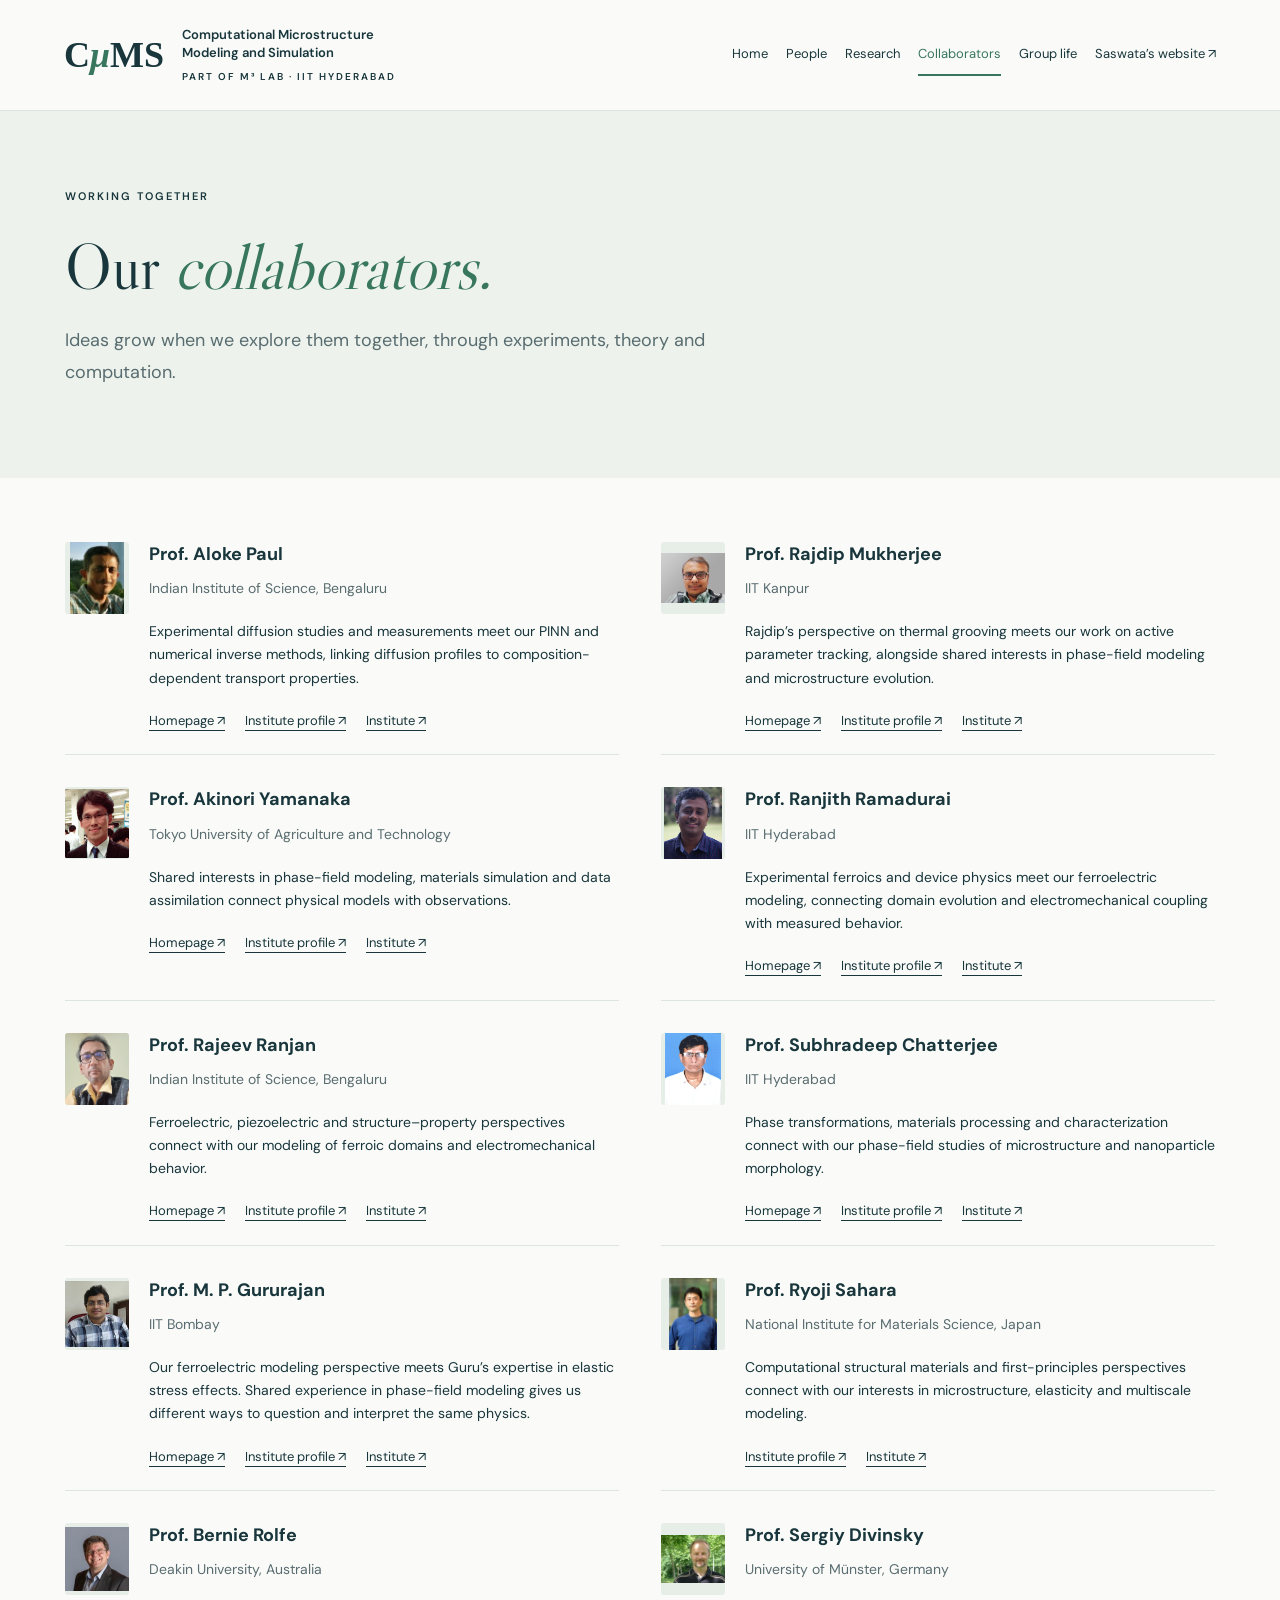
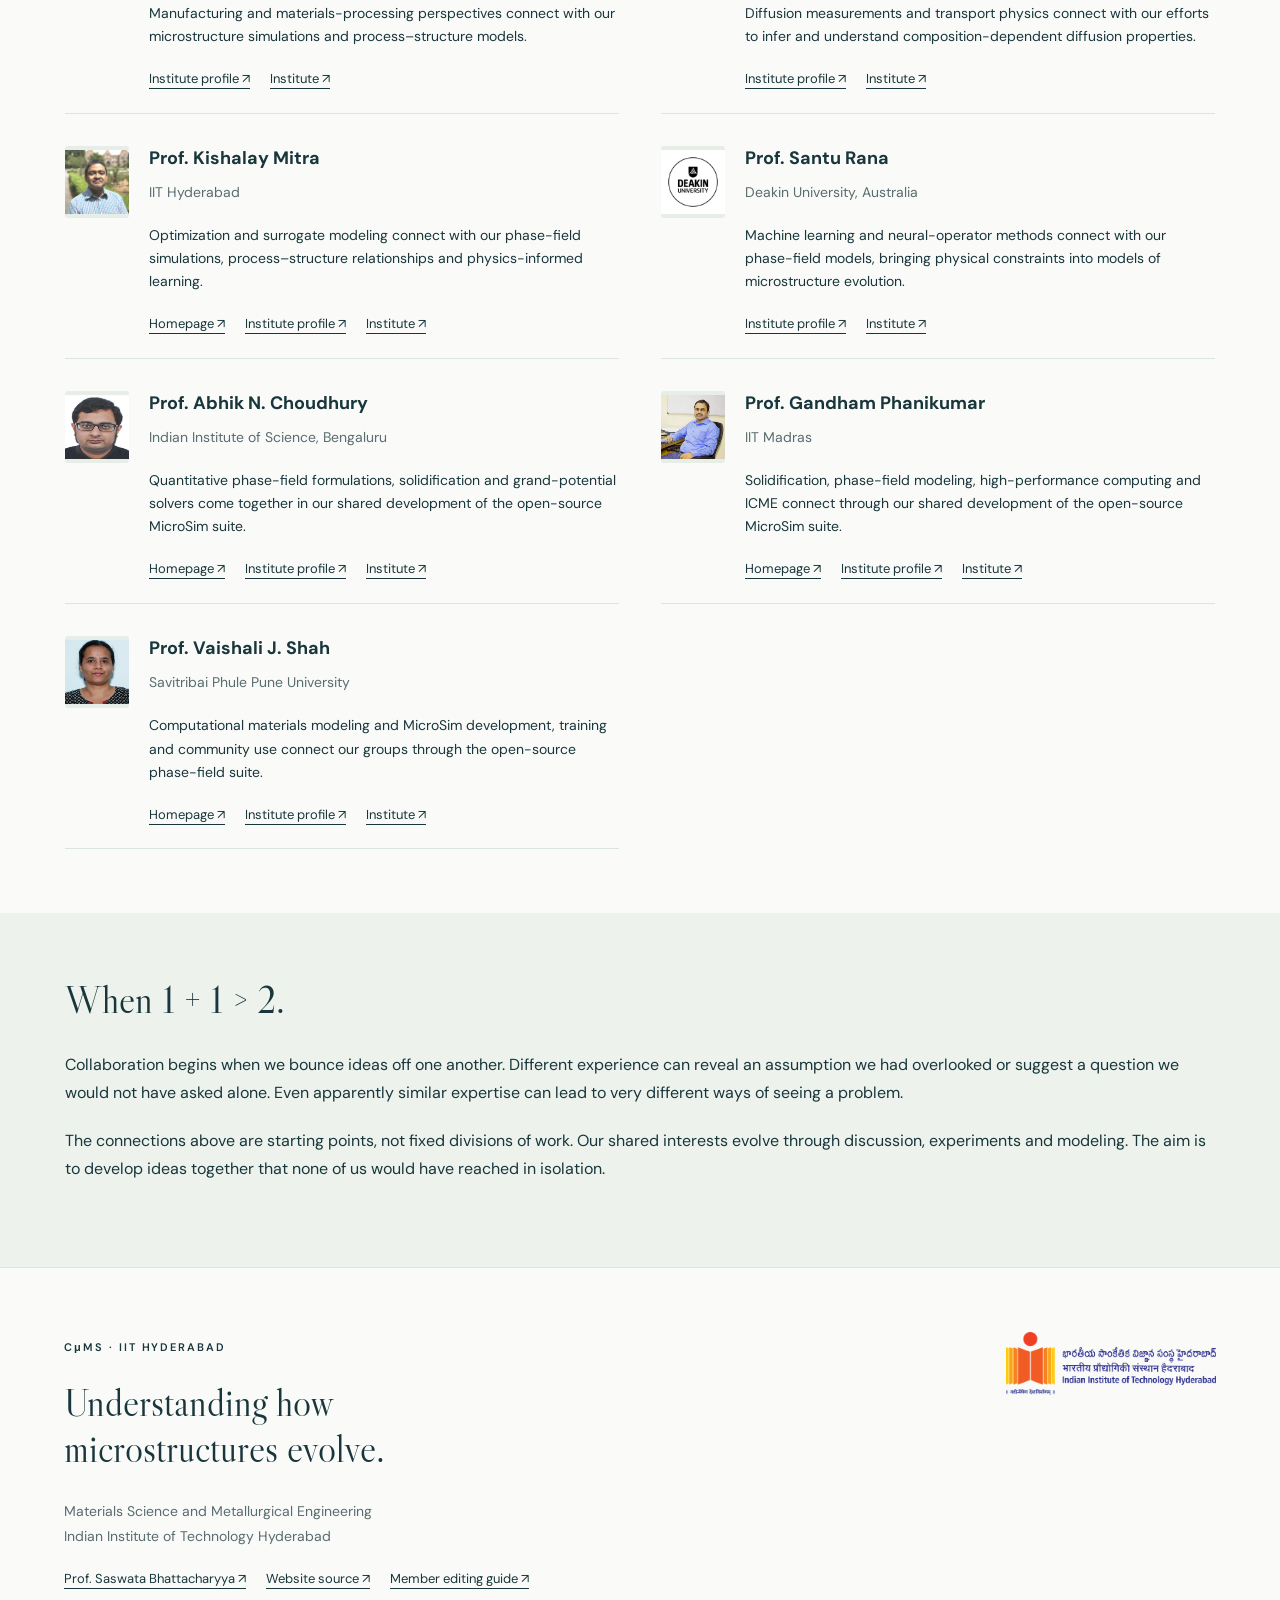
==== commit 4e8dc8c2: "Add MicroSim collaborators" ====
--- a/collaborators.html
+++ b/collaborators.html
@@ -1 +1 @@
-<!doctype html><html lang="en"><head><meta charset="utf-8"><meta name="viewport" content="width=device-width, initial-scale=1"><title>Collaborators · CμMS · IIT Hyderabad</title><meta name="description" content="Computational Microstructure Modeling and Simulation at IIT Hyderabad: phase-field modeling, elasticity, diffusion and physics-informed learning."><link rel="canonical" href="https://cmslab-iith.github.io/collaborators.html"><link rel="stylesheet" href="assets/site.css"><link rel="icon" href="assets/mark.svg"><link rel="preconnect" href="https://fonts.googleapis.com"><link href="https://fonts.googleapis.com/css2?family=DM+Sans:wght@400;500;600;700&family=Libre+Caslon+Display&display=swap" rel="stylesheet"></head><body><a class="skip" href="#main">Skip to content</a><header><a class="identity" href="index.html"><span class="mark" aria-label="C mu M S">C<span>μ</span>MS</span><span>Computational Microstructure<br>Modeling and Simulation<small>PART OF M³ LAB · IIT HYDERABAD</small></span></a><nav aria-label="Main navigation"><a href="index.html">Home</a><a href="people.html">People</a><a href="research.html">Research</a><a href="collaborators.html" aria-current="page">Collaborators</a><a href="group-life.html">Group life</a><a href="https://saswataiith.github.io/">Saswata’s website ↗</a></nav></header><main id="main"><section class="heading"><span class="eyebrow">WORKING TOGETHER</span><h1>Our <em>collaborators.</em></h1><p>Ideas grow when we explore them together, through experiments, theory and computation.</p></section><section><div class="people collaborators"><article class="person"><img src="assets/images/group/prof-aloke-paul.jpg" alt="Prof. Aloke Paul" width="64" height="72" loading="lazy"><div><h3>Prof. Aloke Paul</h3><p class="affiliation">Indian Institute of Science, Bengaluru</p><p>Experimental diffusion studies and measurements meet our PINN and numerical inverse methods, linking diffusion profiles to composition-dependent transport properties.</p><div class="profile-links"><a href="https://sites.google.com/view/alokepaul/">Homepage ↗</a><a href="https://materials.iisc.ac.in/faculty-list">Institute profile ↗</a><a href="https://iisc.ac.in/">Institute ↗</a></div></div></article><article class="person"><img src="assets/images/group/prof-rajdip-mukherjee.jpg" alt="Prof. Rajdip Mukherjee" width="64" height="72" loading="lazy"><div><h3>Prof. Rajdip Mukherjee</h3><p class="affiliation">IIT Kanpur</p><p>Rajdip’s perspective on thermal grooving meets our work on active parameter tracking, alongside shared interests in phase-field modeling and microstructure evolution.</p><div class="profile-links"><a href="https://home.iitk.ac.in/~rajdipm/">Homepage ↗</a><a href="https://iitk.ac.in/rajdip-mukherjee">Institute profile ↗</a><a href="https://iitk.ac.in/">Institute ↗</a></div></div></article><article class="person"><img src="assets/images/group/prof-akinori-yamanaka.png" alt="Prof. Akinori Yamanaka" width="64" height="72" loading="lazy"><div><h3>Prof. Akinori Yamanaka</h3><p class="affiliation">Tokyo University of Agriculture and Technology</p><p>Shared interests in phase-field modeling, materials simulation and data assimilation connect physical models with observations.</p><div class="profile-links"><a href="https://web.tuat.ac.jp/~yamanaka/">Homepage ↗</a><a href="https://en.tuat-global.jp/researcher/e-4581-2012/">Institute profile ↗</a><a href="https://www.tuat.ac.jp/en/">Institute ↗</a></div></div></article><article class="person"><img src="assets/images/group/prof-ranjith-ramadurai.jpg" alt="Prof. Ranjith Ramadurai" width="64" height="72" loading="lazy"><div><h3>Prof. Ranjith Ramadurai</h3><p class="affiliation">IIT Hyderabad</p><p>Experimental ferroics and device physics meet our ferroelectric modeling, connecting domain evolution and electromechanical coupling with measured behavior.</p><div class="profile-links"><a href="https://people.iith.ac.in/ranjith/">Homepage ↗</a><a href="https://msme.iith.ac.in/people/faculty/9">Institute profile ↗</a><a href="https://iith.ac.in/">Institute ↗</a></div></div></article><article class="person"><img src="assets/images/group/prof-rajeev-ranjan.jpg" alt="Prof. Rajeev Ranjan" width="64" height="72" loading="lazy"><div><h3>Prof. Rajeev Ranjan</h3><p class="affiliation">Indian Institute of Science, Bengaluru</p><p>Ferroelectric, piezoelectric and structure–property perspectives connect with our modeling of ferroic domains and electromechanical behavior.</p><div class="profile-links"><a href="https://materials.iisc.ac.in/faculty/rajeev">Homepage ↗</a><a href="https://materials.iisc.ac.in/faculty-list">Institute profile ↗</a><a href="https://iisc.ac.in/">Institute ↗</a></div></div></article><article class="person"><img src="assets/images/group/prof-subhradeep-chatterjee.jpg" alt="Prof. Subhradeep Chatterjee" width="64" height="72" loading="lazy"><div><h3>Prof. Subhradeep Chatterjee</h3><p class="affiliation">IIT Hyderabad</p><p>Phase transformations, materials processing and characterization connect with our phase-field studies of microstructure and nanoparticle morphology.</p><div class="profile-links"><a href="https://people.iith.ac.in/subhradeep/">Homepage ↗</a><a href="https://iith.ac.in/msme/subhradeep/">Institute profile ↗</a><a href="https://iith.ac.in/">Institute ↗</a></div></div></article><article class="person"><img src="assets/images/group/prof-m-p-gururajan.jpg" alt="Prof. M. P. Gururajan" width="64" height="72" loading="lazy"><div><h3>Prof. M. P. Gururajan</h3><p class="affiliation">IIT Bombay</p><p>Our ferroelectric modeling perspective meets Guru’s expertise in elastic stress effects. Shared experience in phase-field modeling gives us different ways to question and interpret the same physics.</p><div class="profile-links"><a href="https://sites.google.com/site/gurusofficialhomepage/">Homepage ↗</a><a href="https://www.coeoge.iitb.ac.in/faculty/prof-m-p-gururajan">Institute profile ↗</a><a href="https://www.iitb.ac.in/">Institute ↗</a></div></div></article><article class="person"><img src="assets/images/group/prof-ryoji-sahara.jpg" alt="Prof. Ryoji Sahara" width="64" height="72" loading="lazy"><div><h3>Prof. Ryoji Sahara</h3><p class="affiliation">National Institute for Materials Science, Japan</p><p>Computational structural materials and first-principles perspectives connect with our interests in microstructure, elasticity and multiscale modeling.</p><div class="profile-links"><a href="https://samurai.nims.go.jp/profiles/sahara_ryoji?locale=en">Institute profile ↗</a><a href="https://www.nims.go.jp/eng/">Institute ↗</a></div></div></article><article class="person"><img src="assets/images/group/prof-bernie-rolfe.jpg" alt="Prof. Bernie Rolfe" width="64" height="72" loading="lazy"><div><h3>Prof. Bernie Rolfe</h3><p class="affiliation">Deakin University, Australia</p><p>Manufacturing and materials-processing perspectives connect with our microstructure simulations and process–structure models.</p><div class="profile-links"><a href="https://experts.deakin.edu.au/700-bernard-rolfe">Institute profile ↗</a><a href="https://www.deakin.edu.au/">Institute ↗</a></div></div></article><article class="person"><img src="assets/images/group/prof-sergiy-divinsky.jpg" alt="Prof. Sergiy Divinsky" width="64" height="72" loading="lazy"><div><h3>Prof. Sergiy Divinsky</h3><p class="affiliation">University of Münster, Germany</p><p>Diffusion measurements and transport physics connect with our efforts to infer and understand composition-dependent diffusion properties.</p><div class="profile-links"><a href="https://www.uni-muenster.de/Physik.MP/Wilde/Mitarbeiter/ProfDivinskyi.shtml">Institute profile ↗</a><a href="https://www.uni-muenster.de/en/">Institute ↗</a></div></div></article><article class="person"><img src="assets/images/group/prof-kishalay-mitra.jpg" alt="Prof. Kishalay Mitra" width="64" height="72" loading="lazy"><div><h3>Prof. Kishalay Mitra</h3><p class="affiliation">IIT Hyderabad</p><p>Optimization and surrogate modeling connect with our phase-field simulations, process–structure relationships and physics-informed learning.</p><div class="profile-links"><a href="https://sites.google.com/view/kishalaymitra/home">Homepage ↗</a><a href="https://www.iith.ac.in/che/kishalay/">Institute profile ↗</a><a href="https://iith.ac.in/">Institute ↗</a></div></div></article><article class="person"><img src="assets/images/group/prof-santu-rana.jpg" alt="Prof. Santu Rana" width="64" height="72" loading="lazy"><div><h3>Prof. Santu Rana</h3><p class="affiliation">Deakin University, Australia</p><p>Machine learning and neural-operator methods connect with our phase-field models, bringing physical constraints into models of microstructure evolution.</p><div class="profile-links"><a href="https://experts.deakin.edu.au/2644-santu-rana">Institute profile ↗</a><a href="https://www.deakin.edu.au/">Institute ↗</a></div></div></article></div></section><section class="tinted"><h2>When 1 + 1 &gt; 2.</h2><p>Collaboration begins when we bounce ideas off one another. Different experience can reveal an assumption we had overlooked or suggest a question we would not have asked alone. Even apparently similar expertise can lead to very different ways of seeing a problem.</p><p>The connections above are starting points, not fixed divisions of work. Our shared interests evolve through discussion, experiments and modeling. The aim is to develop ideas together that none of us would have reached in isolation.</p></section></main><footer><div><span class="eyebrow">CμMS · IIT HYDERABAD</span><h2>Understanding how<br>microstructures evolve.</h2><p>Materials Science and Metallurgical Engineering<br>Indian Institute of Technology Hyderabad</p><div class="profile-links"><a href="https://saswataiith.github.io/">Prof. Saswata Bhattacharyya ↗</a><a href="https://github.com/CMSLAB-IITH/cmslab-iith.github.io">Website source ↗</a><a href="https://github.com/CMSLAB-IITH/cmslab-iith.github.io/blob/main/CONTRIBUTING.md">Member editing guide ↗</a></div></div><a href="https://iith.ac.in/"><img class="institute-logo" src="assets/images/iith-logo.png" alt="IIT Hyderabad" width="240"></a></footer></body></html>+<!doctype html><html lang="en"><head><meta charset="utf-8"><meta name="viewport" content="width=device-width, initial-scale=1"><title>Collaborators · CμMS · IIT Hyderabad</title><meta name="description" content="Computational Microstructure Modeling and Simulation at IIT Hyderabad: phase-field modeling, elasticity, diffusion and physics-informed learning."><link rel="canonical" href="https://cmslab-iith.github.io/collaborators.html"><link rel="stylesheet" href="assets/site.css"><link rel="icon" href="assets/mark.svg"><link rel="preconnect" href="https://fonts.googleapis.com"><link href="https://fonts.googleapis.com/css2?family=DM+Sans:wght@400;500;600;700&family=Libre+Caslon+Display&display=swap" rel="stylesheet"></head><body><a class="skip" href="#main">Skip to content</a><header><a class="identity" href="index.html"><span class="mark" aria-label="C mu M S">C<span>μ</span>MS</span><span>Computational Microstructure<br>Modeling and Simulation<small>PART OF M³ LAB · IIT HYDERABAD</small></span></a><nav aria-label="Main navigation"><a href="index.html">Home</a><a href="people.html">People</a><a href="research.html">Research</a><a href="collaborators.html" aria-current="page">Collaborators</a><a href="group-life.html">Group life</a><a href="https://saswataiith.github.io/">Saswata’s website ↗</a></nav></header><main id="main"><section class="heading"><span class="eyebrow">WORKING TOGETHER</span><h1>Our <em>collaborators.</em></h1><p>Ideas grow when we explore them together, through experiments, theory and computation.</p></section><section><div class="people collaborators"><article class="person"><img src="assets/images/group/prof-aloke-paul.jpg" alt="Prof. Aloke Paul" width="64" height="72" loading="lazy"><div><h3>Prof. Aloke Paul</h3><p class="affiliation">Indian Institute of Science, Bengaluru</p><p>Experimental diffusion studies and measurements meet our PINN and numerical inverse methods, linking diffusion profiles to composition-dependent transport properties.</p><div class="profile-links"><a href="https://sites.google.com/view/alokepaul/">Homepage ↗</a><a href="https://materials.iisc.ac.in/faculty-list">Institute profile ↗</a><a href="https://iisc.ac.in/">Institute ↗</a></div></div></article><article class="person"><img src="assets/images/group/prof-rajdip-mukherjee.jpg" alt="Prof. Rajdip Mukherjee" width="64" height="72" loading="lazy"><div><h3>Prof. Rajdip Mukherjee</h3><p class="affiliation">IIT Kanpur</p><p>Rajdip’s perspective on thermal grooving meets our work on active parameter tracking, alongside shared interests in phase-field modeling and microstructure evolution.</p><div class="profile-links"><a href="https://home.iitk.ac.in/~rajdipm/">Homepage ↗</a><a href="https://iitk.ac.in/rajdip-mukherjee">Institute profile ↗</a><a href="https://iitk.ac.in/">Institute ↗</a></div></div></article><article class="person"><img src="assets/images/group/prof-akinori-yamanaka.png" alt="Prof. Akinori Yamanaka" width="64" height="72" loading="lazy"><div><h3>Prof. Akinori Yamanaka</h3><p class="affiliation">Tokyo University of Agriculture and Technology</p><p>Shared interests in phase-field modeling, materials simulation and data assimilation connect physical models with observations.</p><div class="profile-links"><a href="https://web.tuat.ac.jp/~yamanaka/">Homepage ↗</a><a href="https://en.tuat-global.jp/researcher/e-4581-2012/">Institute profile ↗</a><a href="https://www.tuat.ac.jp/en/">Institute ↗</a></div></div></article><article class="person"><img src="assets/images/group/prof-ranjith-ramadurai.jpg" alt="Prof. Ranjith Ramadurai" width="64" height="72" loading="lazy"><div><h3>Prof. Ranjith Ramadurai</h3><p class="affiliation">IIT Hyderabad</p><p>Experimental ferroics and device physics meet our ferroelectric modeling, connecting domain evolution and electromechanical coupling with measured behavior.</p><div class="profile-links"><a href="https://people.iith.ac.in/ranjith/">Homepage ↗</a><a href="https://msme.iith.ac.in/people/faculty/9">Institute profile ↗</a><a href="https://iith.ac.in/">Institute ↗</a></div></div></article><article class="person"><img src="assets/images/group/prof-rajeev-ranjan.jpg" alt="Prof. Rajeev Ranjan" width="64" height="72" loading="lazy"><div><h3>Prof. Rajeev Ranjan</h3><p class="affiliation">Indian Institute of Science, Bengaluru</p><p>Ferroelectric, piezoelectric and structure–property perspectives connect with our modeling of ferroic domains and electromechanical behavior.</p><div class="profile-links"><a href="https://materials.iisc.ac.in/faculty/rajeev">Homepage ↗</a><a href="https://materials.iisc.ac.in/faculty-list">Institute profile ↗</a><a href="https://iisc.ac.in/">Institute ↗</a></div></div></article><article class="person"><img src="assets/images/group/prof-subhradeep-chatterjee.jpg" alt="Prof. Subhradeep Chatterjee" width="64" height="72" loading="lazy"><div><h3>Prof. Subhradeep Chatterjee</h3><p class="affiliation">IIT Hyderabad</p><p>Phase transformations, materials processing and characterization connect with our phase-field studies of microstructure and nanoparticle morphology.</p><div class="profile-links"><a href="https://people.iith.ac.in/subhradeep/">Homepage ↗</a><a href="https://iith.ac.in/msme/subhradeep/">Institute profile ↗</a><a href="https://iith.ac.in/">Institute ↗</a></div></div></article><article class="person"><img src="assets/images/group/prof-m-p-gururajan.jpg" alt="Prof. M. P. Gururajan" width="64" height="72" loading="lazy"><div><h3>Prof. M. P. Gururajan</h3><p class="affiliation">IIT Bombay</p><p>Our ferroelectric modeling perspective meets Guru’s expertise in elastic stress effects. Shared experience in phase-field modeling gives us different ways to question and interpret the same physics.</p><div class="profile-links"><a href="https://sites.google.com/site/gurusofficialhomepage/">Homepage ↗</a><a href="https://www.coeoge.iitb.ac.in/faculty/prof-m-p-gururajan">Institute profile ↗</a><a href="https://www.iitb.ac.in/">Institute ↗</a></div></div></article><article class="person"><img src="assets/images/group/prof-ryoji-sahara.jpg" alt="Prof. Ryoji Sahara" width="64" height="72" loading="lazy"><div><h3>Prof. Ryoji Sahara</h3><p class="affiliation">National Institute for Materials Science, Japan</p><p>Computational structural materials and first-principles perspectives connect with our interests in microstructure, elasticity and multiscale modeling.</p><div class="profile-links"><a href="https://samurai.nims.go.jp/profiles/sahara_ryoji?locale=en">Institute profile ↗</a><a href="https://www.nims.go.jp/eng/">Institute ↗</a></div></div></article><article class="person"><img src="assets/images/group/prof-bernie-rolfe.jpg" alt="Prof. Bernie Rolfe" width="64" height="72" loading="lazy"><div><h3>Prof. Bernie Rolfe</h3><p class="affiliation">Deakin University, Australia</p><p>Manufacturing and materials-processing perspectives connect with our microstructure simulations and process–structure models.</p><div class="profile-links"><a href="https://experts.deakin.edu.au/700-bernard-rolfe">Institute profile ↗</a><a href="https://www.deakin.edu.au/">Institute ↗</a></div></div></article><article class="person"><img src="assets/images/group/prof-sergiy-divinsky.jpg" alt="Prof. Sergiy Divinsky" width="64" height="72" loading="lazy"><div><h3>Prof. Sergiy Divinsky</h3><p class="affiliation">University of Münster, Germany</p><p>Diffusion measurements and transport physics connect with our efforts to infer and understand composition-dependent diffusion properties.</p><div class="profile-links"><a href="https://www.uni-muenster.de/Physik.MP/Wilde/Mitarbeiter/ProfDivinskyi.shtml">Institute profile ↗</a><a href="https://www.uni-muenster.de/en/">Institute ↗</a></div></div></article><article class="person"><img src="assets/images/group/prof-kishalay-mitra.jpg" alt="Prof. Kishalay Mitra" width="64" height="72" loading="lazy"><div><h3>Prof. Kishalay Mitra</h3><p class="affiliation">IIT Hyderabad</p><p>Optimization and surrogate modeling connect with our phase-field simulations, process–structure relationships and physics-informed learning.</p><div class="profile-links"><a href="https://sites.google.com/view/kishalaymitra/home">Homepage ↗</a><a href="https://www.iith.ac.in/che/kishalay/">Institute profile ↗</a><a href="https://iith.ac.in/">Institute ↗</a></div></div></article><article class="person"><img src="assets/images/group/prof-santu-rana.jpg" alt="Prof. Santu Rana" width="64" height="72" loading="lazy"><div><h3>Prof. Santu Rana</h3><p class="affiliation">Deakin University, Australia</p><p>Machine learning and neural-operator methods connect with our phase-field models, bringing physical constraints into models of microstructure evolution.</p><div class="profile-links"><a href="https://experts.deakin.edu.au/2644-santu-rana">Institute profile ↗</a><a href="https://www.deakin.edu.au/">Institute ↗</a></div></div></article><article class="person"><img src="assets/images/group/prof-abhik-n-choudhury.jpg" alt="Prof. Abhik N. Choudhury" width="64" height="72" loading="lazy"><div><h3>Prof. Abhik N. Choudhury</h3><p class="affiliation">Indian Institute of Science, Bengaluru</p><p>Quantitative phase-field formulations, solidification and grand-potential solvers come together in our shared development of the open-source MicroSim suite.</p><div class="profile-links"><a href="https://materials.iisc.ac.in/faculty/abhik">Homepage ↗</a><a href="https://materials.iisc.ac.in/faculty-list">Institute profile ↗</a><a href="https://iisc.ac.in/">Institute ↗</a></div></div></article><article class="person"><img src="assets/images/group/prof-gandham-phanikumar.jpg" alt="Prof. Gandham Phanikumar" width="64" height="72" loading="lazy"><div><h3>Prof. Gandham Phanikumar</h3><p class="affiliation">IIT Madras</p><p>Solidification, phase-field modeling, high-performance computing and ICME connect through our shared development of the open-source MicroSim suite.</p><div class="profile-links"><a href="https://home.iitm.ac.in/gphani/">Homepage ↗</a><a href="https://mme.iitm.ac.in/innerfaculty.php?fname=Gandham+Phanikumar">Institute profile ↗</a><a href="https://www.iitm.ac.in/">Institute ↗</a></div></div></article><article class="person"><img src="assets/images/group/prof-vaishali-j-shah.jpg" alt="Prof. Vaishali J. Shah" width="64" height="72" loading="lazy"><div><h3>Prof. Vaishali J. Shah</h3><p class="affiliation">Savitribai Phule Pune University</p><p>Computational materials modeling and MicroSim development, training and community use connect our groups through the open-source phase-field suite.</p><div class="profile-links"><a href="https://microsim.co.in/team/">Homepage ↗</a><a href="https://scms.unipune.ac.in/people/">Institute profile ↗</a><a href="https://www.unipune.ac.in/">Institute ↗</a></div></div></article></div></section><section class="tinted"><h2>When 1 + 1 &gt; 2.</h2><p>Collaboration begins when we bounce ideas off one another. Different experience can reveal an assumption we had overlooked or suggest a question we would not have asked alone. Even apparently similar expertise can lead to very different ways of seeing a problem.</p><p>The connections above are starting points, not fixed divisions of work. Our shared interests evolve through discussion, experiments and modeling. The aim is to develop ideas together that none of us would have reached in isolation.</p></section></main><footer><div><span class="eyebrow">CμMS · IIT HYDERABAD</span><h2>Understanding how<br>microstructures evolve.</h2><p>Materials Science and Metallurgical Engineering<br>Indian Institute of Technology Hyderabad</p><div class="profile-links"><a href="https://saswataiith.github.io/">Prof. Saswata Bhattacharyya ↗</a><a href="https://github.com/CMSLAB-IITH/cmslab-iith.github.io">Website source ↗</a><a href="https://github.com/CMSLAB-IITH/cmslab-iith.github.io/blob/main/CONTRIBUTING.md">Member editing guide ↗</a></div></div><a href="https://iith.ac.in/"><img class="institute-logo" src="assets/images/iith-logo.png" alt="IIT Hyderabad" width="240"></a></footer></body></html>
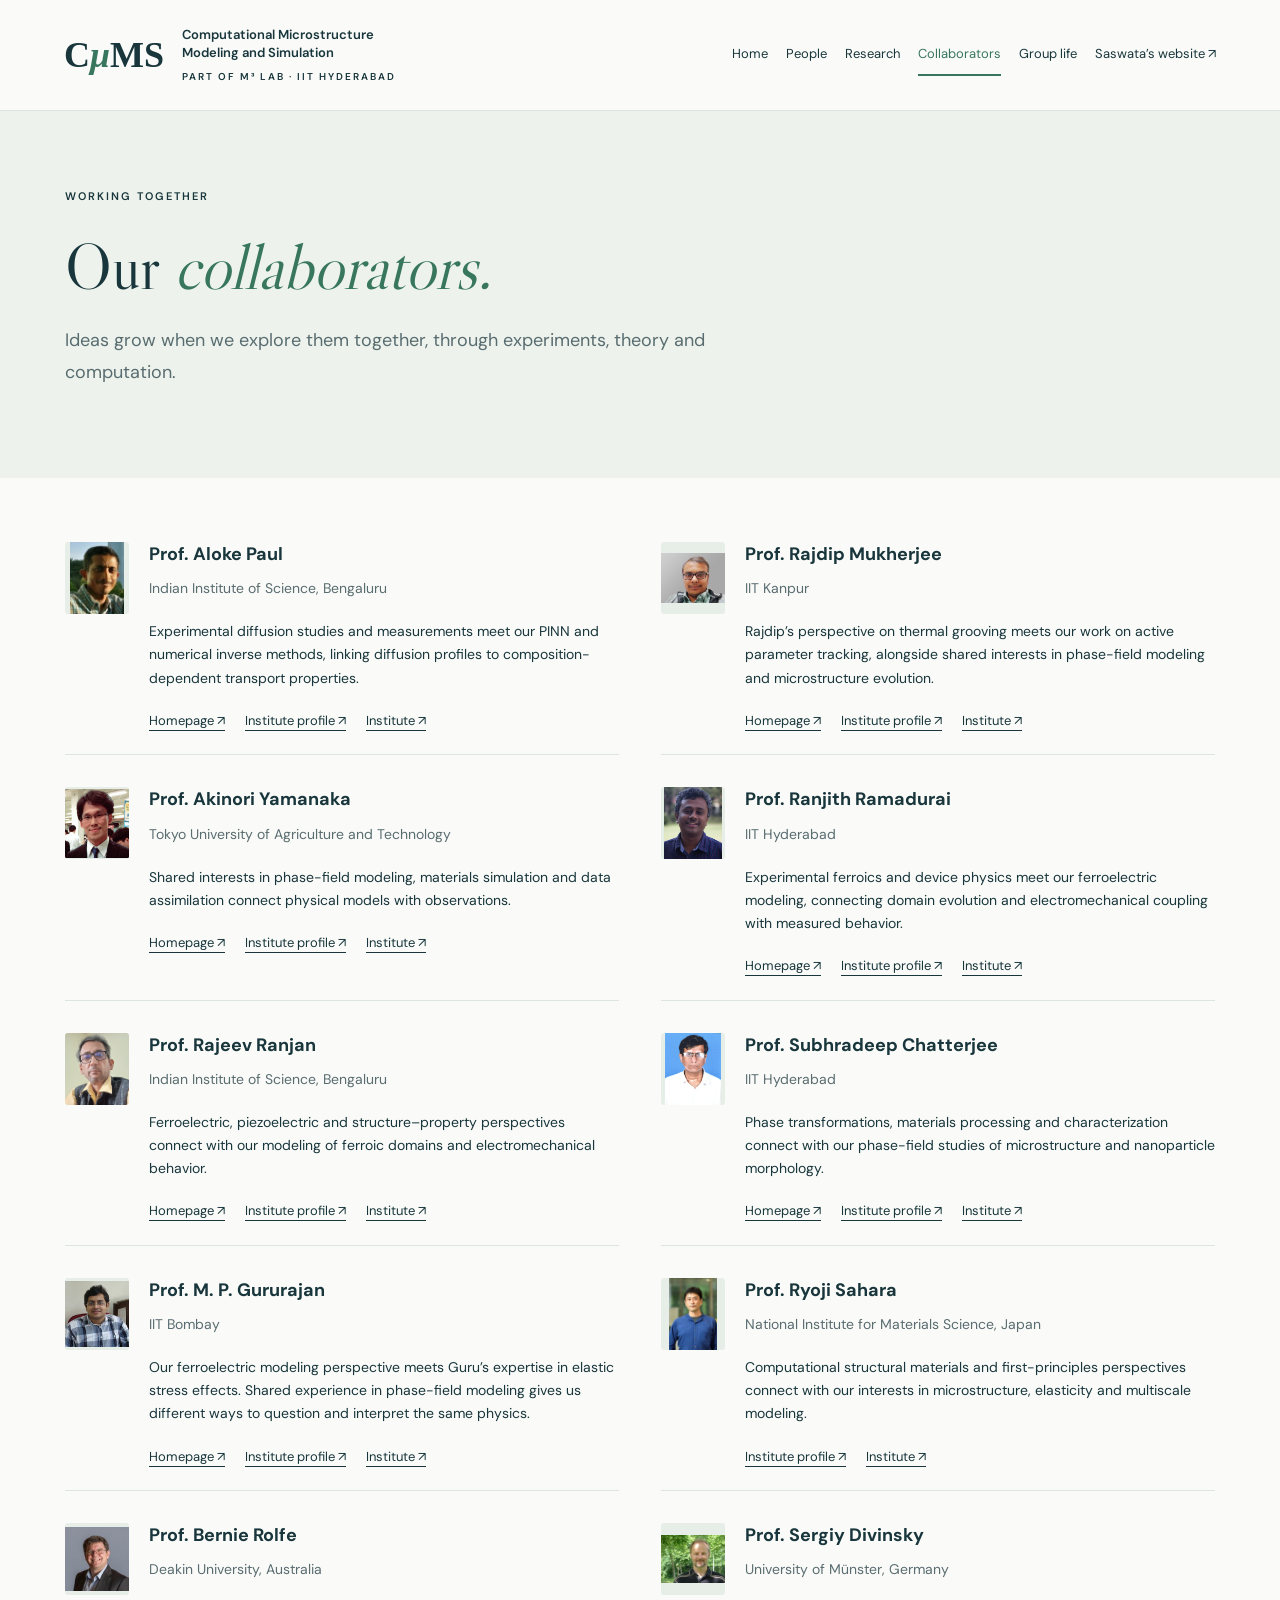
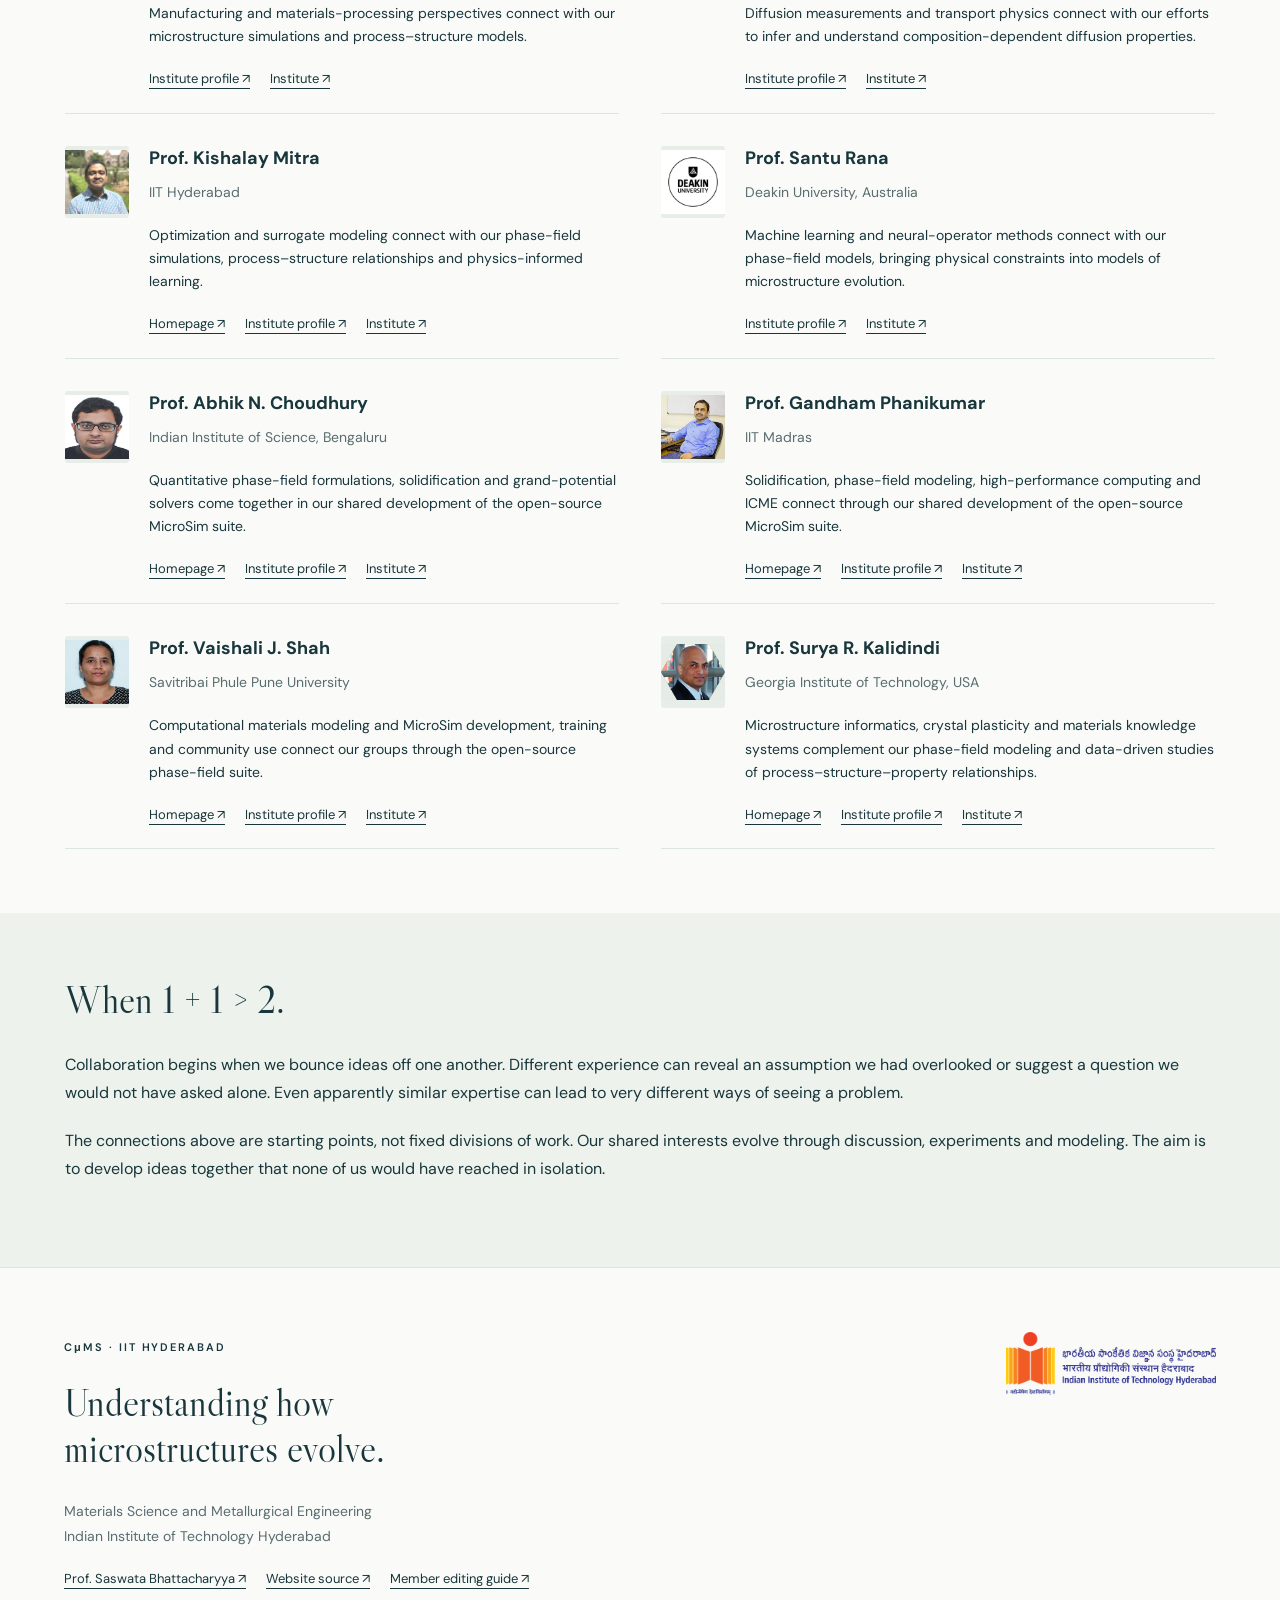
==== commit eb823fc5: "Add Surya Kalidindi as collaborator" ====
--- a/collaborators.html
+++ b/collaborators.html
@@ -1 +1 @@
-<!doctype html><html lang="en"><head><meta charset="utf-8"><meta name="viewport" content="width=device-width, initial-scale=1"><title>Collaborators · CμMS · IIT Hyderabad</title><meta name="description" content="Computational Microstructure Modeling and Simulation at IIT Hyderabad: phase-field modeling, elasticity, diffusion and physics-informed learning."><link rel="canonical" href="https://cmslab-iith.github.io/collaborators.html"><link rel="stylesheet" href="assets/site.css"><link rel="icon" href="assets/mark.svg"><link rel="preconnect" href="https://fonts.googleapis.com"><link href="https://fonts.googleapis.com/css2?family=DM+Sans:wght@400;500;600;700&family=Libre+Caslon+Display&display=swap" rel="stylesheet"></head><body><a class="skip" href="#main">Skip to content</a><header><a class="identity" href="index.html"><span class="mark" aria-label="C mu M S">C<span>μ</span>MS</span><span>Computational Microstructure<br>Modeling and Simulation<small>PART OF M³ LAB · IIT HYDERABAD</small></span></a><nav aria-label="Main navigation"><a href="index.html">Home</a><a href="people.html">People</a><a href="research.html">Research</a><a href="collaborators.html" aria-current="page">Collaborators</a><a href="group-life.html">Group life</a><a href="https://saswataiith.github.io/">Saswata’s website ↗</a></nav></header><main id="main"><section class="heading"><span class="eyebrow">WORKING TOGETHER</span><h1>Our <em>collaborators.</em></h1><p>Ideas grow when we explore them together, through experiments, theory and computation.</p></section><section><div class="people collaborators"><article class="person"><img src="assets/images/group/prof-aloke-paul.jpg" alt="Prof. Aloke Paul" width="64" height="72" loading="lazy"><div><h3>Prof. Aloke Paul</h3><p class="affiliation">Indian Institute of Science, Bengaluru</p><p>Experimental diffusion studies and measurements meet our PINN and numerical inverse methods, linking diffusion profiles to composition-dependent transport properties.</p><div class="profile-links"><a href="https://sites.google.com/view/alokepaul/">Homepage ↗</a><a href="https://materials.iisc.ac.in/faculty-list">Institute profile ↗</a><a href="https://iisc.ac.in/">Institute ↗</a></div></div></article><article class="person"><img src="assets/images/group/prof-rajdip-mukherjee.jpg" alt="Prof. Rajdip Mukherjee" width="64" height="72" loading="lazy"><div><h3>Prof. Rajdip Mukherjee</h3><p class="affiliation">IIT Kanpur</p><p>Rajdip’s perspective on thermal grooving meets our work on active parameter tracking, alongside shared interests in phase-field modeling and microstructure evolution.</p><div class="profile-links"><a href="https://home.iitk.ac.in/~rajdipm/">Homepage ↗</a><a href="https://iitk.ac.in/rajdip-mukherjee">Institute profile ↗</a><a href="https://iitk.ac.in/">Institute ↗</a></div></div></article><article class="person"><img src="assets/images/group/prof-akinori-yamanaka.png" alt="Prof. Akinori Yamanaka" width="64" height="72" loading="lazy"><div><h3>Prof. Akinori Yamanaka</h3><p class="affiliation">Tokyo University of Agriculture and Technology</p><p>Shared interests in phase-field modeling, materials simulation and data assimilation connect physical models with observations.</p><div class="profile-links"><a href="https://web.tuat.ac.jp/~yamanaka/">Homepage ↗</a><a href="https://en.tuat-global.jp/researcher/e-4581-2012/">Institute profile ↗</a><a href="https://www.tuat.ac.jp/en/">Institute ↗</a></div></div></article><article class="person"><img src="assets/images/group/prof-ranjith-ramadurai.jpg" alt="Prof. Ranjith Ramadurai" width="64" height="72" loading="lazy"><div><h3>Prof. Ranjith Ramadurai</h3><p class="affiliation">IIT Hyderabad</p><p>Experimental ferroics and device physics meet our ferroelectric modeling, connecting domain evolution and electromechanical coupling with measured behavior.</p><div class="profile-links"><a href="https://people.iith.ac.in/ranjith/">Homepage ↗</a><a href="https://msme.iith.ac.in/people/faculty/9">Institute profile ↗</a><a href="https://iith.ac.in/">Institute ↗</a></div></div></article><article class="person"><img src="assets/images/group/prof-rajeev-ranjan.jpg" alt="Prof. Rajeev Ranjan" width="64" height="72" loading="lazy"><div><h3>Prof. Rajeev Ranjan</h3><p class="affiliation">Indian Institute of Science, Bengaluru</p><p>Ferroelectric, piezoelectric and structure–property perspectives connect with our modeling of ferroic domains and electromechanical behavior.</p><div class="profile-links"><a href="https://materials.iisc.ac.in/faculty/rajeev">Homepage ↗</a><a href="https://materials.iisc.ac.in/faculty-list">Institute profile ↗</a><a href="https://iisc.ac.in/">Institute ↗</a></div></div></article><article class="person"><img src="assets/images/group/prof-subhradeep-chatterjee.jpg" alt="Prof. Subhradeep Chatterjee" width="64" height="72" loading="lazy"><div><h3>Prof. Subhradeep Chatterjee</h3><p class="affiliation">IIT Hyderabad</p><p>Phase transformations, materials processing and characterization connect with our phase-field studies of microstructure and nanoparticle morphology.</p><div class="profile-links"><a href="https://people.iith.ac.in/subhradeep/">Homepage ↗</a><a href="https://iith.ac.in/msme/subhradeep/">Institute profile ↗</a><a href="https://iith.ac.in/">Institute ↗</a></div></div></article><article class="person"><img src="assets/images/group/prof-m-p-gururajan.jpg" alt="Prof. M. P. Gururajan" width="64" height="72" loading="lazy"><div><h3>Prof. M. P. Gururajan</h3><p class="affiliation">IIT Bombay</p><p>Our ferroelectric modeling perspective meets Guru’s expertise in elastic stress effects. Shared experience in phase-field modeling gives us different ways to question and interpret the same physics.</p><div class="profile-links"><a href="https://sites.google.com/site/gurusofficialhomepage/">Homepage ↗</a><a href="https://www.coeoge.iitb.ac.in/faculty/prof-m-p-gururajan">Institute profile ↗</a><a href="https://www.iitb.ac.in/">Institute ↗</a></div></div></article><article class="person"><img src="assets/images/group/prof-ryoji-sahara.jpg" alt="Prof. Ryoji Sahara" width="64" height="72" loading="lazy"><div><h3>Prof. Ryoji Sahara</h3><p class="affiliation">National Institute for Materials Science, Japan</p><p>Computational structural materials and first-principles perspectives connect with our interests in microstructure, elasticity and multiscale modeling.</p><div class="profile-links"><a href="https://samurai.nims.go.jp/profiles/sahara_ryoji?locale=en">Institute profile ↗</a><a href="https://www.nims.go.jp/eng/">Institute ↗</a></div></div></article><article class="person"><img src="assets/images/group/prof-bernie-rolfe.jpg" alt="Prof. Bernie Rolfe" width="64" height="72" loading="lazy"><div><h3>Prof. Bernie Rolfe</h3><p class="affiliation">Deakin University, Australia</p><p>Manufacturing and materials-processing perspectives connect with our microstructure simulations and process–structure models.</p><div class="profile-links"><a href="https://experts.deakin.edu.au/700-bernard-rolfe">Institute profile ↗</a><a href="https://www.deakin.edu.au/">Institute ↗</a></div></div></article><article class="person"><img src="assets/images/group/prof-sergiy-divinsky.jpg" alt="Prof. Sergiy Divinsky" width="64" height="72" loading="lazy"><div><h3>Prof. Sergiy Divinsky</h3><p class="affiliation">University of Münster, Germany</p><p>Diffusion measurements and transport physics connect with our efforts to infer and understand composition-dependent diffusion properties.</p><div class="profile-links"><a href="https://www.uni-muenster.de/Physik.MP/Wilde/Mitarbeiter/ProfDivinskyi.shtml">Institute profile ↗</a><a href="https://www.uni-muenster.de/en/">Institute ↗</a></div></div></article><article class="person"><img src="assets/images/group/prof-kishalay-mitra.jpg" alt="Prof. Kishalay Mitra" width="64" height="72" loading="lazy"><div><h3>Prof. Kishalay Mitra</h3><p class="affiliation">IIT Hyderabad</p><p>Optimization and surrogate modeling connect with our phase-field simulations, process–structure relationships and physics-informed learning.</p><div class="profile-links"><a href="https://sites.google.com/view/kishalaymitra/home">Homepage ↗</a><a href="https://www.iith.ac.in/che/kishalay/">Institute profile ↗</a><a href="https://iith.ac.in/">Institute ↗</a></div></div></article><article class="person"><img src="assets/images/group/prof-santu-rana.jpg" alt="Prof. Santu Rana" width="64" height="72" loading="lazy"><div><h3>Prof. Santu Rana</h3><p class="affiliation">Deakin University, Australia</p><p>Machine learning and neural-operator methods connect with our phase-field models, bringing physical constraints into models of microstructure evolution.</p><div class="profile-links"><a href="https://experts.deakin.edu.au/2644-santu-rana">Institute profile ↗</a><a href="https://www.deakin.edu.au/">Institute ↗</a></div></div></article><article class="person"><img src="assets/images/group/prof-abhik-n-choudhury.jpg" alt="Prof. Abhik N. Choudhury" width="64" height="72" loading="lazy"><div><h3>Prof. Abhik N. Choudhury</h3><p class="affiliation">Indian Institute of Science, Bengaluru</p><p>Quantitative phase-field formulations, solidification and grand-potential solvers come together in our shared development of the open-source MicroSim suite.</p><div class="profile-links"><a href="https://materials.iisc.ac.in/faculty/abhik">Homepage ↗</a><a href="https://materials.iisc.ac.in/faculty-list">Institute profile ↗</a><a href="https://iisc.ac.in/">Institute ↗</a></div></div></article><article class="person"><img src="assets/images/group/prof-gandham-phanikumar.jpg" alt="Prof. Gandham Phanikumar" width="64" height="72" loading="lazy"><div><h3>Prof. Gandham Phanikumar</h3><p class="affiliation">IIT Madras</p><p>Solidification, phase-field modeling, high-performance computing and ICME connect through our shared development of the open-source MicroSim suite.</p><div class="profile-links"><a href="https://home.iitm.ac.in/gphani/">Homepage ↗</a><a href="https://mme.iitm.ac.in/innerfaculty.php?fname=Gandham+Phanikumar">Institute profile ↗</a><a href="https://www.iitm.ac.in/">Institute ↗</a></div></div></article><article class="person"><img src="assets/images/group/prof-vaishali-j-shah.jpg" alt="Prof. Vaishali J. Shah" width="64" height="72" loading="lazy"><div><h3>Prof. Vaishali J. Shah</h3><p class="affiliation">Savitribai Phule Pune University</p><p>Computational materials modeling and MicroSim development, training and community use connect our groups through the open-source phase-field suite.</p><div class="profile-links"><a href="https://microsim.co.in/team/">Homepage ↗</a><a href="https://scms.unipune.ac.in/people/">Institute profile ↗</a><a href="https://www.unipune.ac.in/">Institute ↗</a></div></div></article></div></section><section class="tinted"><h2>When 1 + 1 &gt; 2.</h2><p>Collaboration begins when we bounce ideas off one another. Different experience can reveal an assumption we had overlooked or suggest a question we would not have asked alone. Even apparently similar expertise can lead to very different ways of seeing a problem.</p><p>The connections above are starting points, not fixed divisions of work. Our shared interests evolve through discussion, experiments and modeling. The aim is to develop ideas together that none of us would have reached in isolation.</p></section></main><footer><div><span class="eyebrow">CμMS · IIT HYDERABAD</span><h2>Understanding how<br>microstructures evolve.</h2><p>Materials Science and Metallurgical Engineering<br>Indian Institute of Technology Hyderabad</p><div class="profile-links"><a href="https://saswataiith.github.io/">Prof. Saswata Bhattacharyya ↗</a><a href="https://github.com/CMSLAB-IITH/cmslab-iith.github.io">Website source ↗</a><a href="https://github.com/CMSLAB-IITH/cmslab-iith.github.io/blob/main/CONTRIBUTING.md">Member editing guide ↗</a></div></div><a href="https://iith.ac.in/"><img class="institute-logo" src="assets/images/iith-logo.png" alt="IIT Hyderabad" width="240"></a></footer></body></html>+<!doctype html><html lang="en"><head><meta charset="utf-8"><meta name="viewport" content="width=device-width, initial-scale=1"><title>Collaborators · CμMS · IIT Hyderabad</title><meta name="description" content="Computational Microstructure Modeling and Simulation at IIT Hyderabad: phase-field modeling, elasticity, diffusion and physics-informed learning."><link rel="canonical" href="https://cmslab-iith.github.io/collaborators.html"><link rel="stylesheet" href="assets/site.css"><link rel="icon" href="assets/mark.svg"><link rel="preconnect" href="https://fonts.googleapis.com"><link href="https://fonts.googleapis.com/css2?family=DM+Sans:wght@400;500;600;700&family=Libre+Caslon+Display&display=swap" rel="stylesheet"></head><body><a class="skip" href="#main">Skip to content</a><header><a class="identity" href="index.html"><span class="mark" aria-label="C mu M S">C<span>μ</span>MS</span><span>Computational Microstructure<br>Modeling and Simulation<small>PART OF M³ LAB · IIT HYDERABAD</small></span></a><nav aria-label="Main navigation"><a href="index.html">Home</a><a href="people.html">People</a><a href="research.html">Research</a><a href="collaborators.html" aria-current="page">Collaborators</a><a href="group-life.html">Group life</a><a href="https://saswataiith.github.io/">Saswata’s website ↗</a></nav></header><main id="main"><section class="heading"><span class="eyebrow">WORKING TOGETHER</span><h1>Our <em>collaborators.</em></h1><p>Ideas grow when we explore them together, through experiments, theory and computation.</p></section><section><div class="people collaborators"><article class="person"><img src="assets/images/group/prof-aloke-paul.jpg" alt="Prof. Aloke Paul" width="64" height="72" loading="lazy"><div><h3>Prof. Aloke Paul</h3><p class="affiliation">Indian Institute of Science, Bengaluru</p><p>Experimental diffusion studies and measurements meet our PINN and numerical inverse methods, linking diffusion profiles to composition-dependent transport properties.</p><div class="profile-links"><a href="https://sites.google.com/view/alokepaul/">Homepage ↗</a><a href="https://materials.iisc.ac.in/faculty-list">Institute profile ↗</a><a href="https://iisc.ac.in/">Institute ↗</a></div></div></article><article class="person"><img src="assets/images/group/prof-rajdip-mukherjee.jpg" alt="Prof. Rajdip Mukherjee" width="64" height="72" loading="lazy"><div><h3>Prof. Rajdip Mukherjee</h3><p class="affiliation">IIT Kanpur</p><p>Rajdip’s perspective on thermal grooving meets our work on active parameter tracking, alongside shared interests in phase-field modeling and microstructure evolution.</p><div class="profile-links"><a href="https://home.iitk.ac.in/~rajdipm/">Homepage ↗</a><a href="https://iitk.ac.in/rajdip-mukherjee">Institute profile ↗</a><a href="https://iitk.ac.in/">Institute ↗</a></div></div></article><article class="person"><img src="assets/images/group/prof-akinori-yamanaka.png" alt="Prof. Akinori Yamanaka" width="64" height="72" loading="lazy"><div><h3>Prof. Akinori Yamanaka</h3><p class="affiliation">Tokyo University of Agriculture and Technology</p><p>Shared interests in phase-field modeling, materials simulation and data assimilation connect physical models with observations.</p><div class="profile-links"><a href="https://web.tuat.ac.jp/~yamanaka/">Homepage ↗</a><a href="https://en.tuat-global.jp/researcher/e-4581-2012/">Institute profile ↗</a><a href="https://www.tuat.ac.jp/en/">Institute ↗</a></div></div></article><article class="person"><img src="assets/images/group/prof-ranjith-ramadurai.jpg" alt="Prof. Ranjith Ramadurai" width="64" height="72" loading="lazy"><div><h3>Prof. Ranjith Ramadurai</h3><p class="affiliation">IIT Hyderabad</p><p>Experimental ferroics and device physics meet our ferroelectric modeling, connecting domain evolution and electromechanical coupling with measured behavior.</p><div class="profile-links"><a href="https://people.iith.ac.in/ranjith/">Homepage ↗</a><a href="https://msme.iith.ac.in/people/faculty/9">Institute profile ↗</a><a href="https://iith.ac.in/">Institute ↗</a></div></div></article><article class="person"><img src="assets/images/group/prof-rajeev-ranjan.jpg" alt="Prof. Rajeev Ranjan" width="64" height="72" loading="lazy"><div><h3>Prof. Rajeev Ranjan</h3><p class="affiliation">Indian Institute of Science, Bengaluru</p><p>Ferroelectric, piezoelectric and structure–property perspectives connect with our modeling of ferroic domains and electromechanical behavior.</p><div class="profile-links"><a href="https://materials.iisc.ac.in/faculty/rajeev">Homepage ↗</a><a href="https://materials.iisc.ac.in/faculty-list">Institute profile ↗</a><a href="https://iisc.ac.in/">Institute ↗</a></div></div></article><article class="person"><img src="assets/images/group/prof-subhradeep-chatterjee.jpg" alt="Prof. Subhradeep Chatterjee" width="64" height="72" loading="lazy"><div><h3>Prof. Subhradeep Chatterjee</h3><p class="affiliation">IIT Hyderabad</p><p>Phase transformations, materials processing and characterization connect with our phase-field studies of microstructure and nanoparticle morphology.</p><div class="profile-links"><a href="https://people.iith.ac.in/subhradeep/">Homepage ↗</a><a href="https://iith.ac.in/msme/subhradeep/">Institute profile ↗</a><a href="https://iith.ac.in/">Institute ↗</a></div></div></article><article class="person"><img src="assets/images/group/prof-m-p-gururajan.jpg" alt="Prof. M. P. Gururajan" width="64" height="72" loading="lazy"><div><h3>Prof. M. P. Gururajan</h3><p class="affiliation">IIT Bombay</p><p>Our ferroelectric modeling perspective meets Guru’s expertise in elastic stress effects. Shared experience in phase-field modeling gives us different ways to question and interpret the same physics.</p><div class="profile-links"><a href="https://sites.google.com/site/gurusofficialhomepage/">Homepage ↗</a><a href="https://www.coeoge.iitb.ac.in/faculty/prof-m-p-gururajan">Institute profile ↗</a><a href="https://www.iitb.ac.in/">Institute ↗</a></div></div></article><article class="person"><img src="assets/images/group/prof-ryoji-sahara.jpg" alt="Prof. Ryoji Sahara" width="64" height="72" loading="lazy"><div><h3>Prof. Ryoji Sahara</h3><p class="affiliation">National Institute for Materials Science, Japan</p><p>Computational structural materials and first-principles perspectives connect with our interests in microstructure, elasticity and multiscale modeling.</p><div class="profile-links"><a href="https://samurai.nims.go.jp/profiles/sahara_ryoji?locale=en">Institute profile ↗</a><a href="https://www.nims.go.jp/eng/">Institute ↗</a></div></div></article><article class="person"><img src="assets/images/group/prof-bernie-rolfe.jpg" alt="Prof. Bernie Rolfe" width="64" height="72" loading="lazy"><div><h3>Prof. Bernie Rolfe</h3><p class="affiliation">Deakin University, Australia</p><p>Manufacturing and materials-processing perspectives connect with our microstructure simulations and process–structure models.</p><div class="profile-links"><a href="https://experts.deakin.edu.au/700-bernard-rolfe">Institute profile ↗</a><a href="https://www.deakin.edu.au/">Institute ↗</a></div></div></article><article class="person"><img src="assets/images/group/prof-sergiy-divinsky.jpg" alt="Prof. Sergiy Divinsky" width="64" height="72" loading="lazy"><div><h3>Prof. Sergiy Divinsky</h3><p class="affiliation">University of Münster, Germany</p><p>Diffusion measurements and transport physics connect with our efforts to infer and understand composition-dependent diffusion properties.</p><div class="profile-links"><a href="https://www.uni-muenster.de/Physik.MP/Wilde/Mitarbeiter/ProfDivinskyi.shtml">Institute profile ↗</a><a href="https://www.uni-muenster.de/en/">Institute ↗</a></div></div></article><article class="person"><img src="assets/images/group/prof-kishalay-mitra.jpg" alt="Prof. Kishalay Mitra" width="64" height="72" loading="lazy"><div><h3>Prof. Kishalay Mitra</h3><p class="affiliation">IIT Hyderabad</p><p>Optimization and surrogate modeling connect with our phase-field simulations, process–structure relationships and physics-informed learning.</p><div class="profile-links"><a href="https://sites.google.com/view/kishalaymitra/home">Homepage ↗</a><a href="https://www.iith.ac.in/che/kishalay/">Institute profile ↗</a><a href="https://iith.ac.in/">Institute ↗</a></div></div></article><article class="person"><img src="assets/images/group/prof-santu-rana.jpg" alt="Prof. Santu Rana" width="64" height="72" loading="lazy"><div><h3>Prof. Santu Rana</h3><p class="affiliation">Deakin University, Australia</p><p>Machine learning and neural-operator methods connect with our phase-field models, bringing physical constraints into models of microstructure evolution.</p><div class="profile-links"><a href="https://experts.deakin.edu.au/2644-santu-rana">Institute profile ↗</a><a href="https://www.deakin.edu.au/">Institute ↗</a></div></div></article><article class="person"><img src="assets/images/group/prof-abhik-n-choudhury.jpg" alt="Prof. Abhik N. Choudhury" width="64" height="72" loading="lazy"><div><h3>Prof. Abhik N. Choudhury</h3><p class="affiliation">Indian Institute of Science, Bengaluru</p><p>Quantitative phase-field formulations, solidification and grand-potential solvers come together in our shared development of the open-source MicroSim suite.</p><div class="profile-links"><a href="https://materials.iisc.ac.in/faculty/abhik">Homepage ↗</a><a href="https://materials.iisc.ac.in/faculty-list">Institute profile ↗</a><a href="https://iisc.ac.in/">Institute ↗</a></div></div></article><article class="person"><img src="assets/images/group/prof-gandham-phanikumar.jpg" alt="Prof. Gandham Phanikumar" width="64" height="72" loading="lazy"><div><h3>Prof. Gandham Phanikumar</h3><p class="affiliation">IIT Madras</p><p>Solidification, phase-field modeling, high-performance computing and ICME connect through our shared development of the open-source MicroSim suite.</p><div class="profile-links"><a href="https://home.iitm.ac.in/gphani/">Homepage ↗</a><a href="https://mme.iitm.ac.in/innerfaculty.php?fname=Gandham+Phanikumar">Institute profile ↗</a><a href="https://www.iitm.ac.in/">Institute ↗</a></div></div></article><article class="person"><img src="assets/images/group/prof-vaishali-j-shah.jpg" alt="Prof. Vaishali J. Shah" width="64" height="72" loading="lazy"><div><h3>Prof. Vaishali J. Shah</h3><p class="affiliation">Savitribai Phule Pune University</p><p>Computational materials modeling and MicroSim development, training and community use connect our groups through the open-source phase-field suite.</p><div class="profile-links"><a href="https://microsim.co.in/team/">Homepage ↗</a><a href="https://scms.unipune.ac.in/people/">Institute profile ↗</a><a href="https://www.unipune.ac.in/">Institute ↗</a></div></div></article><article class="person"><img src="assets/images/group/prof-surya-kalidindi.png" alt="Prof. Surya R. Kalidindi" width="64" height="72" loading="lazy"><div><h3>Prof. Surya R. Kalidindi</h3><p class="affiliation">Georgia Institute of Technology, USA</p><p>Microstructure informatics, crystal plasticity and materials knowledge systems complement our phase-field modeling and data-driven studies of process–structure–property relationships.</p><div class="profile-links"><a href="https://www.me.gatech.edu/faculty/kalidindi">Homepage ↗</a><a href="https://www.mse.gatech.edu/people/surya-kalidindi">Institute profile ↗</a><a href="https://www.gatech.edu/">Institute ↗</a></div></div></article></div></section><section class="tinted"><h2>When 1 + 1 &gt; 2.</h2><p>Collaboration begins when we bounce ideas off one another. Different experience can reveal an assumption we had overlooked or suggest a question we would not have asked alone. Even apparently similar expertise can lead to very different ways of seeing a problem.</p><p>The connections above are starting points, not fixed divisions of work. Our shared interests evolve through discussion, experiments and modeling. The aim is to develop ideas together that none of us would have reached in isolation.</p></section></main><footer><div><span class="eyebrow">CμMS · IIT HYDERABAD</span><h2>Understanding how<br>microstructures evolve.</h2><p>Materials Science and Metallurgical Engineering<br>Indian Institute of Technology Hyderabad</p><div class="profile-links"><a href="https://saswataiith.github.io/">Prof. Saswata Bhattacharyya ↗</a><a href="https://github.com/CMSLAB-IITH/cmslab-iith.github.io">Website source ↗</a><a href="https://github.com/CMSLAB-IITH/cmslab-iith.github.io/blob/main/CONTRIBUTING.md">Member editing guide ↗</a></div></div><a href="https://iith.ac.in/"><img class="institute-logo" src="assets/images/iith-logo.png" alt="IIT Hyderabad" width="240"></a></footer></body></html>
